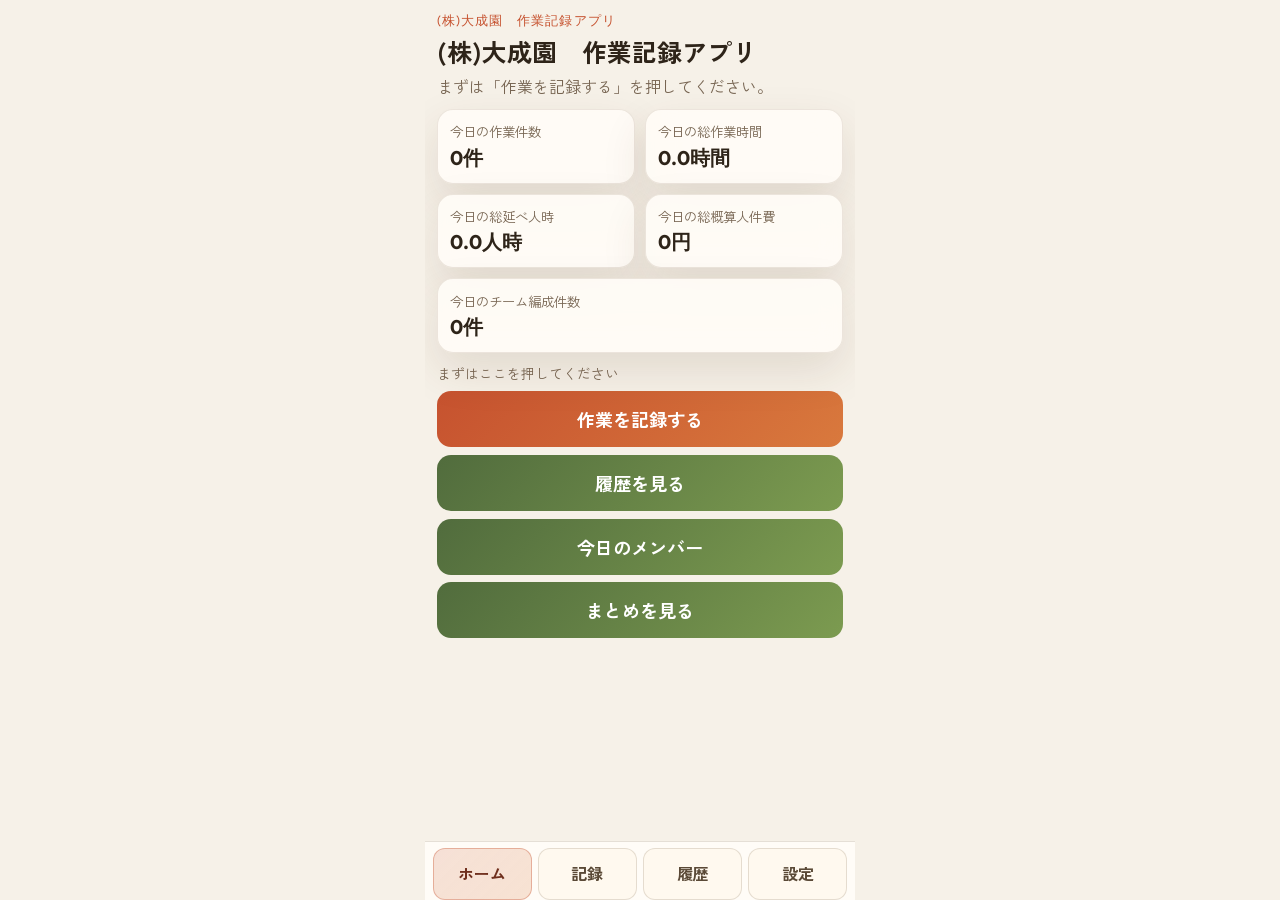
==== index.html @ d08de884 "Add files via upload" ====
<!DOCTYPE html>
<html lang="ja">
<head>
  <meta charset="UTF-8">
  <meta name="viewport" content="width=device-width, initial-scale=1, viewport-fit=cover">
  <title>(株)大成園　作業記録アプリ</title>
  <meta name="theme-color" content="#516c3d">
  <meta name="application-name" content="(株)大成園　作業記録アプリ">
  <meta name="mobile-web-app-capable" content="yes">
  <link rel="manifest" href="manifest.json">
  <link rel="icon" type="image/png" sizes="192x192" href="icons/icon-192.png">
  <link rel="icon" type="image/png" sizes="512x512" href="icons/icon-512.png">
  <link rel="apple-touch-icon" href="icons/icon-192.png">
  <link rel="preconnect" href="https://fonts.googleapis.com">
  <link rel="preconnect" href="https://fonts.gstatic.com" crossorigin>
  <link href="https://fonts.googleapis.com/css2?family=Zen+Kaku+Gothic+New:wght@400;500;700&family=Outfit:wght@500;700&display=swap" rel="stylesheet">
  <link rel="stylesheet" href="style.css">
</head>
<body>
  <div id="app" class="page-shell">
    <header class="hero" id="homePanel" data-mobile-tab-panel="true">
      <div class="hero__copy">
        <p class="eyebrow">(株)大成園　作業記録アプリ</p>
        <h1>(株)大成園　作業記録アプリ</h1>
        <p class="hero__lead">
          まずは「作業を記録する」を押してください。
        </p>
      </div>

      <section class="summary-grid home-summary-grid" aria-label="ホームサマリー">
        <article class="summary-card">
          <span class="summary-card__label">今日の作業件数</span>
          <strong id="totalCount">0</strong>
        </article>
        <article class="summary-card">
          <span class="summary-card__label">今日の総作業時間</span>
          <strong id="totalHours">0.0時間</strong>
        </article>
        <article class="summary-card">
          <span class="summary-card__label">今日の総延べ人時</span>
          <strong id="todayTotalPersonHours">0.0人時</strong>
        </article>
        <article class="summary-card">
          <span class="summary-card__label">今日の総概算人件費</span>
          <strong id="todayTotalLaborCost">0円</strong>
        </article>
        <article class="summary-card">
          <span class="summary-card__label">今日のチーム編成件数</span>
          <strong id="todayTeamPlanCount">0件</strong>
        </article>
      </section>

      <section class="home-shortcuts" aria-label="よく使うメニュー">
        <p class="home-shortcuts__title">まずはここを押してください</p>
        <div class="home-shortcuts__grid">
          <button type="button" class="button button--save home-shortcut-button" id="shortcutRecordFormButton">作業を記録する</button>
          <button type="button" class="button button--view home-shortcut-button" id="shortcutDailyReportButton">履歴を見る</button>
          <button type="button" class="button button--view home-shortcut-button" id="shortcutTeamPlanButton">今日のメンバー</button>
          <button type="button" class="button button--view home-shortcut-button" id="shortcutAnnualReportButton">まとめを見る</button>
        </div>
      </section>
    </header>

    <main class="layout">
      <section class="panel form-panel" id="recordFormPanel" data-mobile-tab-panel="true">
        <div class="panel__header">
          <div>
            <p class="panel__eyebrow">記録</p>
            <h2>作業を記録する</h2>
          </div>
          <span class="chip" id="formMode">新規登録</span>
        </div>

        <p class="panel__lead">
          上から順に入力して、最後に「この内容で保存する」を押してください。分からない項目はあとで編集できます。
        </p>
        <p class="required-note">「必須」項目を入力してから保存してください。</p>

        <form id="recordForm" class="record-form">
          <input type="hidden" id="recordId">

          <label class="required-label">
            作業日
            <input type="date" id="workDate" required>
          </label>

          <div class="form-row form-row--triple">
            <label class="required-label">
              園地
              <select id="orchardSelect" required></select>
            </label>

            <label class="required-label">
              区画
              <select id="plotSelect" required></select>
            </label>

            <label class="required-label">
              品種
              <select id="varietySelect" required></select>
            </label>
          </div>

          <div class="qr-inline-actions">
            <button type="button" class="button button--view" id="qrScanButton">QRを読む（園地・区画を入力）</button>
            <p class="form-hint">現場のQRから園地・区画を自動入力できます。</p>
          </div>

          <div class="required-label">
            作業内容
            <div class="task-type-picker" id="taskTypePicker" role="group" aria-label="作業内容を複数選択">
              <p class="form-hint task-type-summary" id="taskTypeSummary">1つ以上選択してください。</p>
              <div class="task-type-list" id="taskTypeList"></div>
              <div class="task-type-actions">
                <button type="button" class="button button--ghost button--small" id="clearTaskTypesButton">すべて解除</button>
              </div>
            </div>
            <input type="hidden" id="taskType" value="">
          </div>

          <div class="form-row">
            <label>
              作業時間
              <input type="number" id="workHours" min="0" max="24" step="0.25" placeholder="例: 2.5">
            </label>

            <label>
              現在気温（℃）
              <input type="number" id="temperatureC" min="-30" max="60" step="0.1" inputmode="decimal" placeholder="例: 18">
            </label>

            <label>
              天気
              <select id="weather">
                <option value="">未選択</option>
                <option>晴れ</option>
                <option>くもり</option>
                <option>雨</option>
                <option>雪</option>
              </select>
            </label>
            <div class="weather-fetch-field">
              <button type="button" class="button button--view" id="fetchWeatherButton">弘前市の天気を取得</button>
              <p class="form-hint weather-fetch-status" id="weatherFetchStatus" aria-live="polite">「弘前市の天気を取得」を押すと、現在気温を自動入力できます。</p>
            </div>
          </div>

          <section class="record-subsection">
            <h3 class="record-subsection__title">気象データ（自動取得＋手修正）</h3>
            <div class="form-row form-row--triple">
              <label>
                平均気温（℃）
                <input type="number" id="weatherTempAvg" step="0.1" inputmode="decimal" placeholder="例: 12.8">
              </label>
              <label>
                最高気温（℃）
                <input type="number" id="weatherTempMax" step="0.1" inputmode="decimal" placeholder="例: 18.4">
              </label>
              <label>
                最低気温（℃）
                <input type="number" id="weatherTempMin" step="0.1" inputmode="decimal" placeholder="例: 6.1">
              </label>
            </div>
            <div class="form-row form-row--triple">
              <label>
                降水量（mm）
                <input type="number" id="weatherPrecipitation" min="0" step="0.1" inputmode="decimal" placeholder="例: 3.5">
              </label>
              <label>
                湿度（%）
                <input type="number" id="weatherHumidity" min="0" max="100" step="1" inputmode="decimal" placeholder="例: 72">
              </label>
              <label>
                風速（m/s）
                <input type="number" id="weatherWindSpeed" min="0" step="0.1" inputmode="decimal" placeholder="例: 2.4">
              </label>
            </div>
            <div class="form-row">
              <label>
                天気コード
                <input type="number" id="weatherCode" step="1" inputmode="numeric" placeholder="例: 3">
              </label>
            </div>
            <p class="form-hint">自動取得後でも手修正できます。現在はすべて弘前市の観測データを共通利用します。</p>
          </section>

          <div class="form-row">
            <label class="required-label">
              当日グループ
              <select id="groupSelect" required></select>
            </label>

            <label>
              作業人数
              <input type="number" id="workerCount" min="1" step="1" placeholder="例: 2">
            </label>

            <div class="worker-picker">
              <div class="worker-picker__header">
                <span>作業者（必須）</span>
                <strong id="selectedWorkerCount">0人選択</strong>
              </div>
              <p class="worker-picker__hint" id="workerPickerHint">先にグループを選択してください。</p>
              <div id="workerSelectionList" class="worker-selection-list" aria-live="polite"></div>
            </div>
          </div>

          <div class="form-row">
            <label>
              開始時刻
              <input type="time" id="startTime">
            </label>

            <label>
              終了時刻
              <input type="time" id="endTime">
            </label>
          </div>

          <p class="form-hint" id="timeHint">開始時刻と終了時刻を入れると、休憩時間を差し引いた実働時間を自動計算します。</p>

          <section class="record-subsection">
            <h3 class="record-subsection__title">現場確認（手入力）</h3>
            <div class="form-row form-row--triple">
              <label class="checkbox-field">
                <input type="checkbox" id="obsDiseaseObserved">
                <span>病気の発生あり</span>
              </label>
              <label class="checkbox-field">
                <input type="checkbox" id="obsPestObserved">
                <span>害虫の発生あり</span>
              </label>
              <label class="checkbox-field">
                <input type="checkbox" id="obsSprayApplied">
                <span>薬剤散布を実施</span>
              </label>
            </div>
            <div class="form-row form-row--triple">
              <label>
                病斑・食害
                <select id="obsDamageLevel">
                  <option value="">未選択</option>
                  <option>なし</option>
                  <option>軽微</option>
                  <option>中程度</option>
                  <option>強い</option>
                </select>
              </label>
              <label>
                葉や枝の濡れ具合
                <select id="obsWetness">
                  <option value="">未選択</option>
                  <option>乾燥</option>
                  <option>やや濡れ</option>
                  <option>濡れ</option>
                  <option>非常に濡れ</option>
                </select>
              </label>
              <label>
                ぬかるみ具合
                <select id="obsMuddy">
                  <option value="">未選択</option>
                  <option>なし</option>
                  <option>少しぬかるむ</option>
                  <option>ぬかるむ</option>
                  <option>深いぬかるみ</option>
                </select>
              </label>
            </div>
            <div class="form-row">
              <label>
                作業しにくさ
                <select id="obsWorkDifficulty">
                  <option value="">未選択</option>
                  <option>作業しやすい</option>
                  <option>普通</option>
                  <option>ややしにくい</option>
                  <option>しにくい</option>
                </select>
              </label>
            </div>
            <label>
              現場メモ
              <textarea id="fieldObservationMemo" rows="3" placeholder="例: 黒星病らしき症状を数葉で確認"></textarea>
            </label>
          </section>

          <label>
            使用資材・数量
            <input type="text" id="materials" placeholder="例: ボルドー剤 500g">
          </label>

          <label>
            作業メモ
            <textarea id="notes" rows="4" placeholder="気づきや作業条件を記録"></textarea>
          </label>

          <div class="form-actions">
            <button type="submit" class="button button--save">この内容で保存する</button>
            <button type="button" class="button button--settings" id="resetButton">入力をクリア</button>
          </div>
        </form>
      </section>

      <div class="content-stack">
        <section class="panel team-panel" id="teamPlanPanel" data-mobile-tab-panel="true">
          <div class="panel__header">
            <div>
              <p class="panel__eyebrow">メンバー</p>
              <h2>今日のメンバー</h2>
            </div>
            <span class="chip chip--leaf">欠勤・応援に対応</span>
          </div>

          <p class="panel__lead">
            今日の参加メンバーを登録できます。前回のメンバーをコピーして使うこともできます。
          </p>

          <form id="teamPlanForm" class="record-form">
            <input type="hidden" id="teamPlanId">

            <div class="form-row">
              <label>
                編成日
                <input type="date" id="teamPlanDate" required>
              </label>

              <label>
                作業グループ
                <select id="teamPlanGroup" required></select>
              </label>
            </div>

            <div class="form-row">
              <label>
                固定チームセット
                <select id="teamSetSelect"></select>
              </label>
            </div>
            <p class="form-hint" id="teamSetHint">固定チームセットを呼び出すと、参加者を一括で反映できます。</p>

            <div class="worker-picker">
              <div class="worker-picker__header">
                <span>当日参加者</span>
                <strong id="teamPlanSelectedCount">0人選択</strong>
              </div>
              <p class="worker-picker__hint" id="teamPlanHint">所属者を基本に、応援者も追加できます。</p>
              <div id="teamPlanWorkerList" class="worker-selection-list" aria-live="polite"></div>
            </div>

            <div class="form-actions">
              <button type="submit" class="button button--save">このメンバーで保存する</button>
              <button type="button" class="button button--view" id="teamPlanLoadSetButton">固定セットを使う</button>
              <button type="button" class="button button--view" id="teamPlanCopyButton">前回をコピー</button>
              <button type="button" class="button button--view" id="teamPlanApplyButton">作業記録に反映</button>
              <button type="button" class="button button--settings" id="teamPlanResetButton">クリア</button>
            </div>
          </form>

          <section class="today-worker-board" aria-label="当日の作業者状態">
            <div class="today-worker-board__header">
              <h3>当日の作業者状態</h3>
              <span class="chip chip--soft" id="todayMemberStatusDate">表示日: --</span>
            </div>
            <div class="today-worker-board__controls">
              <label>
                グループで絞り込み
                <select id="todayMemberGroupFilter"></select>
              </label>
            </div>
            <div class="status-legend" aria-label="状態の見方">
              <span class="status-badge status-badge--checked-in">出勤済み</span>
              <span class="status-badge status-badge--missing">未記録</span>
              <span class="status-badge status-badge--scheduled">出勤予定</span>
              <span class="status-badge status-badge--support">応援</span>
              <span class="status-badge status-badge--early-leave">早退</span>
              <span class="status-badge status-badge--off">休み</span>
              <span class="status-badge status-badge--hold">保留</span>
            </div>
            <div class="today-worker-board__summary" id="todayMemberStatusSummary"></div>
            <div class="today-worker-board__list" id="todayMemberStatusList"></div>
          </section>

          <div id="teamPlanList" class="master-list"></div>
        </section>

        <section class="panel list-panel" id="recordListPanel" data-mobile-tab-panel="true">
          <div class="panel__header">
            <div>
              <p class="panel__eyebrow">履歴を見る</p>
              <h2>履歴を見る</h2>
            </div>
            <span class="chip chip--leaf">日報・月報・バックアップ</span>
          </div>
          <p class="panel__lead">過去の作業記録を見たり、絞り込みで探したりできます。</p>
          <p class="form-hint">条件を選んで、見たい記録を確認してください。</p>

          <section class="history-calendar" aria-label="履歴カレンダー">
            <div class="history-calendar__toolbar">
              <div class="history-calendar__month-row">
                <button type="button" class="button button--settings button--small" id="historyCalendarPrevButton" aria-label="前の月へ">前月</button>
                <p class="history-calendar__month" id="historyCalendarMonthLabel">----</p>
                <button type="button" class="button button--settings button--small" id="historyCalendarNextButton" aria-label="次の月へ">次月</button>
              </div>
              <button type="button" class="button button--view button--small" id="historyCalendarTodayButton">今日へ戻る</button>
            </div>
            <div class="history-calendar__weekdays" aria-hidden="true">
              <span>日</span>
              <span>月</span>
              <span>火</span>
              <span>水</span>
              <span>木</span>
              <span>金</span>
              <span>土</span>
            </div>
            <div id="historyCalendarGrid" class="history-calendar__grid" role="grid" aria-label="月間カレンダー"></div>
            <p class="form-hint history-calendar__hint">● がある日は作業記録があります。</p>
          </section>

          <details class="history-filter-details">
            <summary>しぼりこみ（任意）</summary>
            <div class="filters filters--quad">
            <label>
              園地で絞り込み
              <select id="orchardFilter"></select>
            </label>

            <label>
              品種で絞り込み
              <select id="varietyFilter"></select>
            </label>

            <label>
              作業内容で絞り込み
              <select id="taskFilter">
                <option value="">すべて</option>
              </select>
            </label>

            <label>
              作業者で絞り込み
              <select id="workerFilter"></select>
            </label>
            </div>
          </details>

          <h3 class="history-selected-date" id="historySelectedDateLabel">--</h3>
          <div id="recordList" class="record-list" aria-live="polite"></div>
        </section>

        <section class="panel analytics-panel" id="analyticsPanel" data-mobile-tab-panel="true">
          <div class="summary-page-nav" id="summaryPageNav" hidden>
            <button type="button" class="button button--settings button--small" data-summary-nav="top">まとめトップへ戻る</button>
            <button type="button" class="button button--settings button--small" data-summary-nav="home">ホームへ戻る</button>
          </div>

          <div class="panel__header">
            <div>
              <p class="panel__eyebrow">まとめを見る</p>
              <h2 id="summaryTitle">まとめを見る</h2>
            </div>
            <span class="chip chip--leaf">時間・延べ人時・概算人件費</span>
          </div>
          <p class="panel__lead" id="summaryLead">見たいまとめを選んでください。</p>

          <nav class="summary-menu" id="summaryTopMenu" aria-label="まとめメニュー">
            <button type="button" class="button button--view summary-menu__button" id="summaryMenuDailyButton" data-summary-target="daily">日報</button>
            <button type="button" class="button button--view summary-menu__button" data-summary-target="monthly">月報</button>
            <button type="button" class="button button--view summary-menu__button" data-summary-target="annual">年度レポート</button>
            <button type="button" class="button button--save summary-menu__button" data-summary-target="comparison">比較表</button>
            <button type="button" class="button button--save summary-menu__button" data-summary-target="payroll">簡易給与明細</button>
            <button type="button" class="button button--view summary-menu__button" data-summary-target="worktime">労働時間分析</button>
          </nav>

          <section class="summary-report-tools" data-summary-section="daily" hidden>
            <h3>作業日報</h3>
            <div class="daily-report-tools">
              <label>
                日報対象日
                <input type="date" id="dailyReportDate">
              </label>
              <button class="button button--view" id="dailyReportPreviewButton" type="button">作業日報を表示/印刷</button>
              <button class="button button--save" id="dailyReportPdfButton" type="button">日報をPDF保存</button>
              <button class="button button--view" id="dailyReportShareButton" type="button">日報を共有</button>
            </div>
            <p class="form-hint">指定日の作業記録を1日分の日報として表示し、A4で印刷できます。</p>
            <p class="form-hint print-mobile-guide">Androidでは「PDF保存」後に共有先アプリ（印刷アプリ等）へ渡す運用が安定します。</p>
          </section>

          <section class="summary-report-tools" data-summary-section="monthly" hidden>
            <h3>月報</h3>
            <div class="monthly-report-tools">
              <label>
                月報対象年月
                <input type="month" id="monthlyReportMonth">
              </label>
              <button class="button button--view" id="monthlyReportPreviewButton" type="button">月報を表示/印刷</button>
              <button class="button button--save" id="monthlyReportPdfButton" type="button">月報をPDF保存</button>
              <button class="button button--view" id="monthlyReportShareButton" type="button">月報を共有</button>
              <button class="button button--save" id="monthlyReportExportButton" type="button">月のまとめをCSVで保存</button>
            </div>
            <p class="form-hint">指定した月の集計結果を一覧表示し、A4印刷またはCSVで保存できます。</p>
            <p class="form-hint print-mobile-guide">Androidでは「月報をPDF保存」→「月報を共有」で印刷アプリへ渡す運用が安定します。</p>
          </section>

          <section class="summary-report-tools" data-summary-section="payroll" hidden>
            <h3>簡易給与明細</h3>
            <div class="payroll-tools">
              <label>
                対象年月
                <input type="month" id="payrollTargetMonth">
              </label>

              <label>
                締め区分
                <select id="payrollCloseType">
                  <option value="monthly">月締め（1日〜月末）</option>
                  <option value="half-first">半月締め 前半（1日〜15日）</option>
                  <option value="half-second">半月締め 後半（16日〜月末）</option>
                  <option value="custom">任意期間</option>
                </select>
              </label>

              <label>
                対象作業者
                <select id="payrollWorkerScope">
                  <option value="part" selected>パートのみ</option>
                  <option value="all">全作業者</option>
                </select>
              </label>

              <button class="button button--view" id="payrollRefreshButton" type="button">給与集計を更新</button>
              <button class="button button--save" id="payrollExportButton" type="button">給与一覧をCSV出力</button>
              <button class="button button--view" id="payrollPrintButton" type="button">給与一覧を印刷</button>
            </div>

            <div class="payroll-custom-range" id="payrollCustomRange" hidden>
              <label>
                開始日
                <input type="date" id="payrollFromDate">
              </label>
              <label>
                終了日
                <input type="date" id="payrollToDate">
              </label>
            </div>

            <p class="form-hint" id="payrollPeriodInfo">対象期間を選ぶと、作業記録から簡易給与明細を計算します。</p>
            <p class="form-hint">手当と控除は個別明細で手入力できます。税金・社会保険の自動計算は行いません。</p>
          </section>

          <section class="summary-report-tools" data-summary-section="worktime" hidden>
            <h3>労働時間分析</h3>
            <div class="worktime-controls">
              <div class="worktime-tab-switch" role="tablist" aria-label="労働時間分析の表示切替">
                <button type="button" class="button button--view button--small is-active" id="worktimeTabPersonalButton" data-worktime-tab="personal" aria-selected="true">個人別</button>
                <button type="button" class="button button--settings button--small" id="worktimeTabOverallButton" data-worktime-tab="overall" aria-selected="false">全体</button>
              </div>

              <div class="worktime-period-switch" role="group" aria-label="労働時間分析の期間切替">
                <button type="button" class="button button--view button--small is-active" id="worktimePeriodWeekButton" data-worktime-period="week">今週</button>
                <button type="button" class="button button--settings button--small" id="worktimePeriodMonthButton" data-worktime-period="month">今月</button>
                <button type="button" class="button button--settings button--small" id="worktimePeriodYearButton" data-worktime-period="year">今年</button>
                <button type="button" class="button button--settings button--small" id="worktimePeriodCustomButton" data-worktime-period="custom">任意期間</button>
              </div>

              <input type="hidden" id="worktimePeriodMode" value="week">

              <label id="worktimeWorkerRow">
                対象作業者
                <select id="worktimeWorkerSelect"></select>
              </label>
            </div>

            <div class="comparison-range" id="worktimeCustomRange" hidden>
              <label>
                開始日
                <input type="date" id="worktimeFromDate">
              </label>
              <label>
                終了日
                <input type="date" id="worktimeToDate">
              </label>
            </div>

            <p class="form-hint" id="worktimePeriodInfo">今週・今月・今年で労働時間を分析できます。任意期間も指定可能です。</p>
            <div class="worktime-report-actions">
              <button class="button button--view" id="worktimePrintButton" type="button">分析結果を表示/印刷</button>
              <button class="button button--save" id="worktimePdfButton" type="button">分析結果をPDF保存</button>
              <button class="button button--save" id="worktimePersonalCsvButton" type="button">個人別分析をCSV保存</button>
              <button class="button button--save" id="worktimeOverallCsvButton" type="button">全体分析をCSV保存</button>
            </div>
            <p class="form-hint print-mobile-guide">Androidでは「分析結果をPDF保存」後、必要に応じて共有先アプリで印刷すると安定します。</p>
          </section>

          <div class="analytics-grid" id="summaryAnalyticsGrid" hidden>
            <section class="analytics-card analytics-card--wide" data-summary-section="worktime" hidden>
              <h3>労働時間サマリー</h3>
              <div id="worktimeSummaryCards" class="payroll-summary-cards"></div>
            </section>

            <section class="analytics-card analytics-card--wide" data-summary-section="worktime" hidden>
              <h3>今週・今月・今年の比較</h3>
              <div id="worktimeComparisonList" class="analytics-list"></div>
            </section>

            <section class="analytics-card analytics-card--wide" data-summary-section="worktime" hidden>
              <h3 id="worktimeBreakdownTitle">期間内の内訳</h3>
              <div id="worktimeBreakdownList" class="analytics-list"></div>
            </section>

            <section class="analytics-card analytics-card--wide" data-summary-section="payroll" hidden>
              <h3>給与集計一覧</h3>
              <div class="payroll-summary-cards" id="payrollSummaryCards"></div>
              <div id="payrollList" class="payroll-list"></div>
            </section>

            <section class="analytics-card analytics-card--wide" data-summary-section="payroll" hidden>
              <h3>個別明細</h3>
              <div id="payrollDetail" class="payroll-detail"></div>
            </section>

            <section class="analytics-card analytics-card--wide" data-summary-section="comparison" hidden>
              <h3>園地別・区画別の累積比較</h3>

              <div class="comparison-controls">
                <label>
                  比較期間
                  <select id="comparisonPeriod">
                    <option value="all">全期間</option>
                    <option value="month">今月</option>
                    <option value="fiscal">決算年度</option>
                    <option value="custom">任意期間</option>
                  </select>
                </label>

                <label>
                  並び替え基準
                  <select id="comparisonSortMetric">
                    <option value="count">件数基準</option>
                    <option value="hours" selected>総作業時間基準</option>
                    <option value="personHours">延べ人時基準</option>
                    <option value="laborCost">概算人件費基準</option>
                  </select>
                </label>

                <label>
                  並び順
                  <select id="comparisonSortOrder">
                    <option value="desc">多い順</option>
                    <option value="asc">少ない順</option>
                  </select>
                </label>

                <button type="button" class="button button--save" id="comparisonExportButton">累積比較をCSVで保存</button>
              </div>

              <div class="comparison-range" id="comparisonRangeRow">
                <label>
                  開始日
                  <input type="date" id="comparisonFromDate">
                </label>

                <label>
                  終了日
                  <input type="date" id="comparisonToDate">
                </label>
              </div>

              <p class="form-hint" id="comparisonInfo">比較条件を選ぶと、園地別・区画別の累積比較結果が表示されます。</p>

              <div class="comparison-grid">
                <section class="comparison-panel">
                  <h4>園地別累積</h4>
                  <div id="orchardCumulativeList" class="comparison-list"></div>
                </section>

                <section class="comparison-panel">
                  <h4>区画別累積</h4>
                  <div id="plotCumulativeList" class="comparison-list"></div>
                </section>
              </div>
            </section>

            <section class="analytics-card analytics-card--wide" data-summary-section="comparison" hidden>
              <h3>作業区分別レポート</h3>

              <div class="comparison-controls">
                <label>
                  対象期間
                  <select id="taskReportPeriod">
                    <option value="month">今月</option>
                    <option value="fiscal">決算年度</option>
                    <option value="custom">任意期間</option>
                  </select>
                </label>

                <label>
                  並び替え基準
                  <select id="taskReportSortMetric">
                    <option value="count">件数基準</option>
                    <option value="hours" selected>総作業時間基準</option>
                    <option value="personHours">延べ人時基準</option>
                    <option value="laborCost">概算人件費基準</option>
                  </select>
                </label>

                <label>
                  並び順
                  <select id="taskReportSortOrder">
                    <option value="desc">多い順</option>
                    <option value="asc">少ない順</option>
                  </select>
                </label>

                <button type="button" class="button button--view" id="taskReportPreviewButton">作業区分別レポート表示/印刷</button>
              </div>

              <div class="comparison-range" id="taskReportRangeRow">
                <label>
                  開始日
                  <input type="date" id="taskReportFromDate">
                </label>

                <label>
                  終了日
                  <input type="date" id="taskReportToDate">
                </label>
              </div>

              <div class="task-report-actions">
                <button type="button" class="button button--save" id="taskReportExportButton">作業区分別をCSVで保存</button>
              </div>

              <p class="form-hint" id="taskReportInfo">条件を選ぶと、作業区分ごとのレポートが表示されます。</p>

              <div id="taskTypeReportList" class="task-report-list"></div>
            </section>

            <section class="analytics-card analytics-card--wide" data-summary-section="comparison" hidden>
              <h3>品種別レポート</h3>

              <div class="comparison-controls">
                <label>
                  対象期間
                  <select id="varietyReportPeriod">
                    <option value="month">今月</option>
                    <option value="fiscal">決算年度</option>
                    <option value="custom">任意期間</option>
                  </select>
                </label>

                <label>
                  並び替え基準
                  <select id="varietyReportSortMetric">
                    <option value="count">件数基準</option>
                    <option value="hours" selected>総作業時間基準</option>
                    <option value="personHours">延べ人時基準</option>
                    <option value="laborCost">概算人件費基準</option>
                  </select>
                </label>

                <label>
                  並び順
                  <select id="varietyReportSortOrder">
                    <option value="desc">多い順</option>
                    <option value="asc">少ない順</option>
                  </select>
                </label>

                <button type="button" class="button button--view" id="varietyReportPreviewButton">品種別レポート表示/印刷</button>
              </div>

              <div class="comparison-range" id="varietyReportRangeRow">
                <label>
                  開始日
                  <input type="date" id="varietyReportFromDate">
                </label>

                <label>
                  終了日
                  <input type="date" id="varietyReportToDate">
                </label>
              </div>

              <div class="task-report-actions">
                <button type="button" class="button button--save" id="varietyReportExportButton">品種別をCSVで保存</button>
              </div>

              <p class="form-hint" id="varietyReportInfo">条件を選ぶと、品種ごとのレポートが表示されます。</p>

              <div id="varietyTypeReportList" class="task-report-list"></div>
            </section>

            <section class="analytics-card analytics-card--wide" data-summary-section="annual" hidden>
              <h3>年度レポート総合版（決算年度）</h3>

              <div class="comparison-controls">
                <label>
                  並び替え基準
                  <select id="annualReportSortMetric">
                    <option value="count">件数</option>
                    <option value="hours" selected>総作業時間</option>
                    <option value="personHours">延べ人時</option>
                    <option value="laborCost">概算人件費</option>
                  </select>
                </label>

                <label>
                  並び順
                  <select id="annualReportSortOrder">
                    <option value="desc">多い順</option>
                    <option value="asc">少ない順</option>
                  </select>
                </label>

                <button type="button" class="button button--view" id="annualReportPreviewButton">年度レポート表示/印刷</button>
                <button type="button" class="button button--save" id="annualReportPdfButton">年度レポートをPDF保存</button>
                <button type="button" class="button button--view" id="annualReportShareButton">年度レポートを共有</button>
                <button type="button" class="button button--save" id="annualReportExportButton">年度レポートをCSVで保存</button>
              </div>
              <p class="form-hint print-mobile-guide">Androidでは「年度レポートをPDF保存」→「年度レポートを共有」で印刷アプリへ渡す運用が安定します。</p>

              <p class="form-hint" id="annualReportInfo">会社設定の決算年度をもとに、年度レポート総合版を表示します。</p>

              <div id="annualReportSummary" class="annual-report-summary" aria-live="polite"></div>
              <div id="annualReportList" class="task-report-list"></div>
            </section>

            <section class="analytics-card" data-summary-section="monthly" hidden>
              <h3>月別の記録件数</h3>
              <div id="monthlyCountList" class="analytics-list"></div>
            </section>

            <section class="analytics-card" data-summary-section="monthly" hidden>
              <h3>月別の総作業時間</h3>
              <div id="monthlyHoursList" class="analytics-list"></div>
            </section>

            <section class="analytics-card" data-summary-section="monthly" hidden>
              <h3>月別の平均気温</h3>
              <div id="monthlyAverageTemperatureList" class="analytics-list"></div>
            </section>

            <section class="analytics-card" data-summary-section="monthly" hidden>
              <h3>月別の積算温度（℃日）</h3>
              <div id="monthlyDegreeDayList" class="analytics-list"></div>
            </section>

            <section class="analytics-card" data-summary-section="comparison" hidden>
              <h3>園地別の総作業時間</h3>
              <div id="orchardHoursList" class="analytics-list"></div>
            </section>

            <section class="analytics-card" data-summary-section="comparison" hidden>
              <h3>園地別の延べ人時</h3>
              <div id="orchardPersonHoursList" class="analytics-list"></div>
            </section>

            <section class="analytics-card" data-summary-section="comparison" hidden>
              <h3>園地別の概算人件費</h3>
              <div id="orchardLaborCostList" class="analytics-list"></div>
            </section>

            <section class="analytics-card" data-summary-section="comparison" hidden>
              <h3>区画別の総作業時間</h3>
              <div id="plotHoursList" class="analytics-list"></div>
            </section>

            <section class="analytics-card" data-summary-section="comparison" hidden>
              <h3>区画別の延べ人時</h3>
              <div id="plotPersonHoursList" class="analytics-list"></div>
            </section>

            <section class="analytics-card" data-summary-section="comparison" hidden>
              <h3>区画別の概算人件費</h3>
              <div id="plotLaborCostList" class="analytics-list"></div>
            </section>

            <section class="analytics-card" data-summary-section="comparison" hidden>
              <h3>作業内容別の総作業時間</h3>
              <div id="taskHoursList" class="analytics-list"></div>
            </section>

            <section class="analytics-card" data-summary-section="comparison" hidden>
              <h3>作業者別の総作業時間</h3>
              <div id="workerTotalHoursList" class="analytics-list"></div>
            </section>

            <section class="analytics-card" data-summary-section="comparison" hidden>
              <h3>グループ別・作業者別の総作業時間</h3>
              <div id="groupWorkerHoursList" class="analytics-list"></div>
            </section>

            <section class="analytics-card" data-summary-section="comparison" hidden>
              <h3>主所属別の総作業時間</h3>
              <div id="primaryGroupHoursList" class="analytics-list"></div>
            </section>

            <section class="analytics-card analytics-card--wide" data-summary-section="comparison" hidden>
              <h3>グループ別の総作業件数</h3>
              <div id="groupCountList" class="analytics-list"></div>
            </section>

            <section class="analytics-card" data-summary-section="comparison" hidden>
              <h3>グループ別の総作業時間</h3>
              <div id="groupHoursList" class="analytics-list"></div>
            </section>

            <section class="analytics-card" data-summary-section="comparison" hidden>
              <h3>グループ別の延べ人時</h3>
              <div id="groupPersonHoursList" class="analytics-list"></div>
            </section>

            <section class="analytics-card analytics-card--wide" data-summary-section="comparison" hidden>
              <h3>グループ別の概算人件費</h3>
              <div id="groupLaborCostList" class="analytics-list"></div>
            </section>

            <section class="analytics-card analytics-card--wide" data-summary-section="comparison" hidden>
              <h3>品種別の総作業時間</h3>
              <div id="varietyHoursList" class="analytics-list"></div>
            </section>
          </div>
        </section>

        <section class="panel master-panel" id="masterPanel" data-mobile-tab-panel="true" data-settings-panel="master">
          <div class="panel__header">
            <div>
              <p class="panel__eyebrow">設定</p>
              <h2 id="settingsTitle">設定</h2>
            </div>
            <span class="chip chip--leaf">1画面1目的</span>
          </div>

          <p class="panel__lead" id="settingsLead">
            設定トップから必要な項目だけ開いてください。
          </p>

          <div class="settings-page-nav" id="settingsPageNav" hidden>
            <button type="button" class="button button--settings button--small" data-settings-nav="top">設定トップへ戻る</button>
            <button type="button" class="button button--settings button--small" data-settings-nav="home">ホームへ戻る</button>
          </div>

          <nav class="settings-menu" id="settingsTopMenu" aria-label="設定メニュー">
            <button type="button" class="button button--view settings-menu__button" id="settingsMenuCompanyButton" data-settings-target="company">会社設定</button>
            <button type="button" class="button button--view settings-menu__button" data-settings-target="orchard">園地設定</button>
            <button type="button" class="button button--view settings-menu__button" data-settings-target="worker">作業者設定</button>
            <button type="button" class="button button--view settings-menu__button" data-settings-target="qr">QRコード</button>
            <button type="button" class="button button--save settings-menu__button" data-settings-target="backup">バックアップ</button>
            <button type="button" class="button button--settings settings-menu__button" data-settings-target="advanced">くわしい設定</button>
          </nav>

          <section class="master-card settings-special-card" data-settings-section="backup" hidden>
            <div class="master-card__header">
              <h3>バックアップ保存</h3>
              <span class="chip chip--soft">JSON</span>
            </div>
            <div class="toolbar-actions">
              <button class="button button--save" id="backupButton" type="button">バックアップ保存</button>
            </div>
            <section class="backup-tools" aria-live="polite">
              <div class="backup-summary-grid" id="backupSummaryGrid">
                <div class="backup-summary-item"><span>園地数</span><strong id="backupOrchardCount">0件</strong></div>
                <div class="backup-summary-item"><span>区画数</span><strong id="backupPlotCount">0件</strong></div>
                <div class="backup-summary-item"><span>品種数</span><strong id="backupVarietyCount">0件</strong></div>
                <div class="backup-summary-item"><span>作業者数</span><strong id="backupWorkerCount">0件</strong></div>
                <div class="backup-summary-item"><span>グループ数</span><strong id="backupGroupCount">0件</strong></div>
                <div class="backup-summary-item"><span>メンバー編成数</span><strong id="backupTeamPlanCount">0件</strong></div>
                <div class="backup-summary-item"><span>作業記録数</span><strong id="backupRecordCount">0件</strong></div>
              </div>
              <p class="backup-meta">最終バックアップ保存日時: <strong id="backupTimestamp">未実行</strong></p>
              <p class="form-hint" id="backupMessage">バックアップ保存を押すと、保存前の件数サマリーを確認できます。</p>
            </section>
          </section>

          <section class="master-card settings-special-card" data-settings-section="advanced" hidden>
            <div class="master-card__header">
              <h3>くわしい設定</h3>
              <span class="chip">管理者向け</span>
            </div>
            <div class="toolbar-actions toolbar-actions--advanced">
              <button class="button button--save" id="exportButton" type="button">記録をCSVで保存</button>
              <button class="button button--settings" id="restoreButton" type="button">バックアップから元に戻す</button>
              <button class="button button--danger" id="resetAllDataButton" type="button">初期データに戻す</button>
              <input type="file" id="restoreInput" accept=".json,application/json" hidden>
            </div>
            <div class="backup-tools__row">
              <label>
                元に戻す方法
                <select id="restoreMode">
                  <option value="replace">上書き（今のデータを置き換える）</option>
                  <option value="append">追加（今のデータに足す）</option>
                </select>
              </label>
              <p class="form-hint">CSV出力・復元・初期化は管理者向けです。実行前に内容を確認してください。</p>
            </div>
          </section>

          <div class="master-grid master-grid--wide" id="settingsMasterGrid" hidden>
            <section class="master-card" data-settings-section="company">
              <div class="master-card__header">
                <h3>会社設定</h3>
                <span class="chip chip--soft">決算年度基準</span>
              </div>

              <form id="companySettingsForm" class="master-form">
                <div class="form-row">
                  <label>
                    決算締月
                    <input type="number" id="fiscalClosingMonth" min="1" max="12" step="1" required>
                  </label>

                  <label>
                    決算締日
                    <input type="number" id="fiscalClosingDay" min="1" max="31" step="1" required>
                  </label>
                  
                  <label>
                    積算温度の基準温度（℃）
                    <input type="number" id="degreeDayBaseTemperature" min="-30" max="60" step="0.1" inputmode="decimal" placeholder="例: 10">
                  </label>
                </div>

                <div class="form-row">
                  <label>
                    標準出勤時刻
                    <input type="time" id="workdayStartTime" required>
                  </label>

                  <label>
                    標準退勤時刻
                    <input type="time" id="workdayEndTime" required>
                  </label>

                  <label>
                    休憩時間（分）
                    <input type="number" id="workdayBreakMinutes" min="0" max="300" step="15" inputmode="numeric" required>
                  </label>
                </div>

                <div class="form-row">
                  <label>
                    時間計算の丸め単位
                    <select id="payrollTimeUnitMinutes">
                      <option value="15">15分単位</option>
                      <option value="30">30分単位</option>
                    </select>
                  </label>
                </div>

                <p class="form-hint" id="companyFiscalYearPreview">現在の決算年度範囲を表示します。</p>

                <div class="form-actions form-actions--tight">
                  <button type="submit" class="button button--save button--small">会社設定を保存</button>
                </div>
              </form>
            </section>

            <section class="master-card" data-settings-section="orchard">
              <div class="master-card__header">
                <h3>園地の設定</h3>
                <span class="chip chip--soft" id="orchardCount">0件</span>
              </div>

              <form id="orchardForm" class="master-form">
                <input type="hidden" id="orchardId">

                <label>
                  園地名
                  <input type="text" id="orchardName" placeholder="例: 北園地" required>
                </label>

                <label>
                  管理コード（短縮）
                  <input type="text" id="orchardCode" placeholder="例: O-01" maxlength="32">
                </label>

                <label>
                  緯度 (latitude)
                  <input type="number" id="orchardLatitude" placeholder="例: 40.7588" min="-90" max="90" step="0.000001" inputmode="decimal">
                </label>

                <label>
                  経度 (longitude)
                  <input type="number" id="orchardLongitude" placeholder="例: 140.4651" min="-180" max="180" step="0.000001" inputmode="decimal">
                </label>
                <p class="form-hint">天気の自動取得に使います。未設定でも手入力で記録できます。</p>

                <label>
                  メモ
                  <input type="text" id="orchardNote" placeholder="例: 主力品種の園地">
                </label>

                <div class="form-actions form-actions--tight">
                  <button type="submit" class="button button--save button--small">園地を保存</button>
                  <button type="button" class="button button--settings button--small" id="orchardResetButton">クリア</button>
                </div>
              </form>

              <div id="orchardList" class="master-list"></div>
            </section>

            <section class="master-card" data-settings-section="plot">
              <div class="master-card__header">
                <h3>区画の設定</h3>
                <span class="chip chip--soft" id="plotCount">0件</span>
              </div>

              <form id="plotForm" class="master-form">
                <input type="hidden" id="plotId">

                <label>
                  所属園地
                  <select id="plotOrchardId" required></select>
                </label>

                <label>
                  区画名
                  <input type="text" id="plotName" placeholder="例: A-1" required>
                </label>

                <label>
                  管理コード（短縮）
                  <input type="text" id="plotCode" placeholder="例: K-01" maxlength="32">
                </label>

                <label>
                  メモ
                  <input type="text" id="plotNote" placeholder="例: 南側の斜面区画">
                </label>

                <div class="form-actions form-actions--tight">
                  <button type="submit" class="button button--save button--small">区画を保存</button>
                  <button type="button" class="button button--settings button--small" id="plotResetButton">クリア</button>
                </div>
              </form>

              <div id="plotList" class="master-list"></div>
            </section>

            <section class="master-card" data-settings-section="variety">
              <div class="master-card__header">
                <h3>品種の設定</h3>
                <span class="chip chip--soft" id="varietyCount">0件</span>
              </div>

              <form id="varietyForm" class="master-form">
                <input type="hidden" id="varietyId">

                <label>
                  品種名
                  <input type="text" id="varietyName" placeholder="例: ふじ" required>
                </label>

                <label>
                  メモ
                  <input type="text" id="varietyNote" placeholder="例: 晩生の主力品種">
                </label>

                <div class="form-actions form-actions--tight">
                  <button type="submit" class="button button--save button--small">品種を保存</button>
                  <button type="button" class="button button--settings button--small" id="varietyResetButton">クリア</button>
                </div>
              </form>

              <div id="varietyList" class="master-list"></div>
            </section>

            <section class="master-card" data-settings-section="group">
              <div class="master-card__header">
                <h3>グループの設定</h3>
                <span class="chip chip--soft" id="groupMasterCount">0件</span>
              </div>

              <form id="groupForm" class="master-form">
                <input type="hidden" id="groupId">

                <div class="form-row">
                  <label>
                    グループ名
                    <input type="text" id="groupName" placeholder="例: 第1班" required>
                  </label>

                  <label>
                    表示順
                    <input type="number" id="groupSortOrder" min="1" step="1" placeholder="例: 1" required>
                  </label>
                </div>

                <label>
                  説明
                  <input type="text" id="groupDescription" placeholder="例: 摘果中心の班">
                </label>

                <label class="checkbox-field">
                  <input type="checkbox" id="groupIsActive">
                  <span>有効にする</span>
                </label>

                <div class="worker-picker">
                  <div class="worker-picker__header">
                    <span>所属作業者</span>
                    <strong id="groupMemberSelectedCount">0人選択</strong>
                  </div>
                  <p class="worker-picker__hint" id="groupMemberHint">このグループに所属させる作業者を選択してください。</p>
                  <div id="groupMemberList" class="worker-selection-list" aria-live="polite"></div>
                </div>

                <div class="form-actions form-actions--tight">
                  <button type="submit" class="button button--save button--small">グループを保存</button>
                  <button type="button" class="button button--settings button--small" id="groupResetButton">キャンセル</button>
                </div>
              </form>

              <div id="groupList" class="master-list"></div>
            </section>

            <section class="master-card" data-settings-section="teamSet">
              <div class="master-card__header">
                <h3>固定チームセット</h3>
                <span class="chip chip--soft" id="teamSetCount">0件</span>
              </div>

              <form id="teamSetForm" class="master-form">
                <input type="hidden" id="teamSetId">

                <label>
                  セット名
                  <input type="text" id="teamSetName" placeholder="例: 剪定班A" required>
                </label>

                <label>
                  作業グループ
                  <select id="teamSetGroupId" required></select>
                </label>

                <div class="worker-picker">
                  <div class="worker-picker__header">
                    <span>セット作業者</span>
                    <strong id="teamSetSelectedCount">0人選択</strong>
                  </div>
                  <p class="worker-picker__hint" id="teamSetWorkerHint">セットに含める作業者を複数選択してください。</p>
                  <div id="teamSetWorkerList" class="worker-selection-list" aria-live="polite"></div>
                </div>

                <div class="form-actions form-actions--tight">
                  <button type="submit" class="button button--save button--small">セットを保存</button>
                  <button type="button" class="button button--settings button--small" id="teamSetResetButton">クリア</button>
                </div>
              </form>

              <div id="teamSetList" class="master-list"></div>
            </section>

            <section class="master-card master-card--worker" data-settings-section="worker">
              <div class="master-card__header">
                <h3>作業者の設定</h3>
                <span class="chip chip--soft" id="workerMasterCount">0件</span>
              </div>

              <form id="workerForm" class="master-form">
                <input type="hidden" id="workerId">

                <div class="form-row">
                  <label>
                    氏名
                    <input type="text" id="workerFullName" placeholder="例: 田中 一郎" required>
                  </label>

                  <label>
                    表示名
                    <input type="text" id="workerDisplayName" placeholder="例: 一郎" required>
                  </label>
                </div>

                <div class="form-row form-row--triple">
                  <label>
                    所属区分
                    <select id="workerCategory" required>
                      <option value="">選択してください</option>
                      <option value="家族">家族</option>
                      <option value="社員">社員</option>
                      <option value="パート">パート</option>
                      <option value="その他">その他</option>
                    </select>
                  </label>

                  <label>
                    時給単価
                    <input type="number" id="workerHourlyRate" min="0" step="1" placeholder="例: 1200" required>
                  </label>
                </div>

                <label class="checkbox-field">
                  <input type="checkbox" id="workerIsActive">
                  <span>有効にする</span>
                </label>

                <div class="form-actions form-actions--tight">
                  <button type="submit" class="button button--save button--small">作業者を保存</button>
                  <button type="button" class="button button--settings button--small" id="workerResetButton">クリア</button>
                </div>
              </form>

              <div class="worker-management-tools" aria-label="作業者しぼりこみ">
                <label>
                  名前で検索
                  <input type="search" id="workerSearchInput" placeholder="例: 田中 / 一郎">
                </label>
                <label>
                  グループで絞り込み
                  <select id="workerGroupFilter"></select>
                </label>
              </div>
              <p class="form-hint" id="workerStatusDateLabel">当日の状態を表示しています。</p>
              <div class="status-legend" aria-label="状態の見方">
                <span class="status-badge status-badge--checked-in">出勤済み</span>
                <span class="status-badge status-badge--missing">未記録</span>
                <span class="status-badge status-badge--scheduled">出勤予定</span>
                <span class="status-badge status-badge--support">応援</span>
                <span class="status-badge status-badge--early-leave">早退</span>
                <span class="status-badge status-badge--off">休み</span>
                <span class="status-badge status-badge--hold">保留</span>
              </div>

              <div id="workerList" class="master-list"></div>
            </section>

            <section class="master-card master-card--worker" data-settings-section="membership">
              <div class="master-card__header">
                <h3>作業者の所属グループ設定</h3>
                <span class="chip chip--soft" id="membershipCount">0件</span>
              </div>

              <form id="membershipForm" class="master-form">
                <label>
                  作業者
                  <select id="membershipWorkerId" required></select>
                </label>

                <div class="worker-picker">
                  <div class="worker-picker__header">
                    <span>所属グループ</span>
                    <strong id="membershipSelectedCount">0件選択</strong>
                  </div>
                  <p class="worker-picker__hint" id="membershipHint">所属させるグループを複数選択できます。</p>
                  <div id="membershipGroupList" class="worker-selection-list" aria-live="polite"></div>
                </div>

                <label>
                  主所属グループ
                  <select id="membershipPrimaryGroupId" required></select>
                </label>

                <div class="form-actions form-actions--tight">
                  <button type="submit" class="button button--save button--small">所属設定を保存</button>
                  <button type="button" class="button button--settings button--small" id="membershipResetButton">クリア</button>
                </div>
              </form>

              <div id="membershipList" class="master-list"></div>
            </section>
          </div>
        </section>

        <section class="panel qr-panel" id="qrPanel" data-mobile-tab-panel="true" data-settings-panel="qr" hidden>
          <div class="settings-page-nav">
            <button type="button" class="button button--settings button--small" data-settings-nav="top">設定トップへ戻る</button>
            <button type="button" class="button button--settings button--small" data-settings-nav="home">ホームへ戻る</button>
          </div>

          <div class="panel__header">
            <div>
              <p class="panel__eyebrow">QR / 印刷</p>
              <h2>園地・区画QRコード一覧</h2>
            </div>
            <span class="chip chip--leaf">現場札の印刷</span>
          </div>

          <p class="panel__lead">
            園地ID・区画IDを使った重複しない識別子でQRコードを表示します。名称変更後もIDが同じなら同じQRを使えます。
          </p>

          <div class="qr-print-actions">
            <button type="button" class="button button--view" id="openOrchardQrSheetButton">園地札用QRラベル印刷</button>
            <button type="button" class="button button--save" id="openOrchardQrSheetPdfButton">園地札用QRラベルをPDF保存</button>
            <button type="button" class="button button--view" id="openPlotQrSheetButton">区画札用QRラベル印刷</button>
            <button type="button" class="button button--save" id="openPlotQrSheetPdfButton">区画札用QRラベルをPDF保存</button>
            <button type="button" class="button button--view" id="openOrchardQrSimpleSheetButton">園地札用QR簡易ラベル印刷</button>
            <button type="button" class="button button--save" id="openOrchardQrSimpleSheetPdfButton">園地札用QR簡易ラベルをPDF保存</button>
            <button type="button" class="button button--view" id="openPlotQrSimpleSheetButton">区画札用QR簡易ラベル印刷</button>
            <button type="button" class="button button--save" id="openPlotQrSimpleSheetPdfButton">区画札用QR簡易ラベルをPDF保存</button>
          </div>
          <p class="form-hint print-mobile-guide">Androidでは「QRラベルをPDF保存」後に共有先アプリから印刷すると、直接印刷より安定しやすいです。</p>
          <div class="qr-filter-grid">
            <label>
              園地名検索
              <input type="search" id="qrFilterOrchard" placeholder="例: 北園地">
            </label>
            <label>
              区画名検索
              <input type="search" id="qrFilterPlot" placeholder="例: A-1">
            </label>
            <label>
              品種検索
              <input type="search" id="qrFilterVariety" placeholder="例: ふじ">
            </label>
            <label>
              管理コード検索
              <input type="search" id="qrFilterCode" placeholder="例: O-01 / K-01">
            </label>
            <label>
              表示種別
              <select id="qrFilterType">
                <option value="all">すべて表示</option>
                <option value="orchard">園地QRのみ</option>
                <option value="plot">区画QRのみ</option>
              </select>
            </label>
          </div>
          <p class="form-hint">園地札用と区画札用を分けてA4印刷できます。簡易ラベルは管理コードを最優先で大きく表示し、未設定時は警告を表示します。内部識別IDは小さく表示または印刷時に非表示化されます。</p>
          <div id="qrCodeList" class="qr-code-list"></div>
        </section>
      </div>
    </main>

    <nav class="bottom-nav" id="bottomNav" aria-label="画面切替">
      <button type="button" class="bottom-nav__button is-active" data-app-view="home" aria-current="page">ホーム</button>
      <button type="button" class="bottom-nav__button" data-app-view="record">記録</button>
      <button type="button" class="bottom-nav__button" data-app-view="records">履歴</button>
      <button type="button" class="bottom-nav__button" data-app-view="settings">設定</button>
    </nav>
  </div>

  <dialog id="qrScannerDialog" class="qr-scanner-dialog">
    <form method="dialog" class="qr-scanner">
      <div class="qr-scanner__header">
        <h3>QRコード読み取り</h3>
        <button type="button" class="button button--settings button--small" id="qrScannerCloseButton">閉じる</button>
      </div>
      <video id="qrScannerVideo" class="qr-scanner__video" autoplay playsinline muted></video>
      <p class="form-hint" id="qrScannerMessage">カメラを起動してQRコードを読み取ってください。</p>
      <label>
        手入力（カメラが使えない場合）
        <input type="text" id="qrManualInput" placeholder="例: capple-location:v1:orchard-north または capple-location:v1:orchard-north:plot-north-a1">
      </label>
      <div class="form-actions form-actions--tight">
        <button type="button" class="button button--view" id="qrManualApplyButton">このコードを適用</button>
      </div>
    </form>
  </dialog>

  <template id="recordCardTemplate">
    <article class="record-card">
      <div class="record-card__top">
        <div>
          <p class="record-card__date"></p>
          <h3 class="record-card__task"></h3>
        </div>
        <span class="chip record-card__orchard"></span>
      </div>

      <dl class="record-meta">
        <div>
          <dt>区画</dt>
          <dd class="record-card__plot"></dd>
        </div>
        <div>
          <dt>品種</dt>
          <dd class="record-card__variety"></dd>
        </div>
        <div>
          <dt>作業時間</dt>
          <dd class="record-card__hours"></dd>
        </div>
        <div>
          <dt>作業人数</dt>
          <dd class="record-card__workers"></dd>
        </div>
        <div>
          <dt>延べ人時</dt>
          <dd class="record-card__person-hours"></dd>
        </div>
        <div>
          <dt>概算人件費</dt>
          <dd class="record-card__labor-cost"></dd>
        </div>
        <div>
          <dt>作業者</dt>
          <dd class="record-card__worker-name"></dd>
        </div>
        <div>
          <dt>選択作業者一覧</dt>
          <dd class="record-card__worker-list"></dd>
        </div>
        <div>
          <dt>グループ</dt>
          <dd class="record-card__group"></dd>
        </div>
        <div>
          <dt>使用固定チームセット</dt>
          <dd class="record-card__team-set"></dd>
        </div>
        <div>
          <dt>所属区分</dt>
          <dd class="record-card__worker-category"></dd>
        </div>
        <div>
          <dt>時給単価</dt>
          <dd class="record-card__worker-rate"></dd>
        </div>
        <div>
          <dt>開始 / 終了</dt>
          <dd class="record-card__time-range"></dd>
        </div>
        <div>
          <dt>現在気温（℃）</dt>
          <dd class="record-card__temperature"></dd>
        </div>
        <div>
          <dt>天気</dt>
          <dd class="record-card__weather"></dd>
        </div>
        <div>
          <dt>現場確認</dt>
          <dd class="record-card__observation"></dd>
        </div>
        <div>
          <dt>資材</dt>
          <dd class="record-card__materials"></dd>
        </div>
      </dl>

      <p class="record-card__notes"></p>

      <div class="record-card__actions">
        <button type="button" class="button button--small button--ghost record-edit">編集</button>
        <button type="button" class="button button--small button--danger record-delete">削除</button>
      </div>
    </article>
  </template>

  <script src="app.js"></script>
</body>
</html>
---- style.css ----
:root {
  --bg: #f4efe5;
  --paper: rgba(255, 252, 247, 0.92);
  --paper-strong: #fffaf1;
  --text: #2e2419;
  --muted: #776552;
  --line: rgba(96, 68, 38, 0.12);
  --accent: #c6522f;
  --accent-dark: #8f351e;
  --leaf: #516c3d;
  --danger: #a13535;
  --shadow: 0 18px 45px rgba(79, 49, 23, 0.12);
}

* {
  box-sizing: border-box;
}

html {
  -webkit-text-size-adjust: 100%;
  margin: 0;
  padding: 0;
  width: 100%;
  min-height: 100%;
  overflow-x: hidden;
}

body {
  margin: 0;
  padding: 0;
  width: 100%;
  min-height: 100%;
  overflow-x: hidden;
  font-family: "Zen Kaku Gothic New", sans-serif;
  color: var(--text);
  background: #f6f1e8;
}

#app,
.page-shell {
  width: 100%;
  max-width: 430px;
  min-height: 100dvh;
  margin: 0 auto;
  padding: 12px 12px calc(88px + env(safe-area-inset-bottom));
  box-sizing: border-box;
  overflow-x: hidden;
}

.hero {
  display: grid;
  gap: 0.65rem;
  margin-bottom: 0.7rem;
}

.bottom-nav {
  position: fixed;
  left: 0;
  right: 0;
  bottom: 0;
  width: 100%;
  max-width: 430px;
  margin: 0 auto;
  padding: 0.4rem 0.5rem env(safe-area-inset-bottom);
  border-top: 1px solid rgba(96, 68, 38, 0.16);
  background: rgba(255, 252, 247, 0.97);
  backdrop-filter: blur(10px);
  display: grid;
  grid-template-columns: repeat(4, minmax(0, 1fr));
  gap: 0.4rem;
  z-index: 20;
}

.bottom-nav__button {
  border: 1px solid rgba(96, 68, 38, 0.16);
  background: #fff9ef;
  color: #5a4936;
  border-radius: 12px;
  min-height: 52px;
  padding: 0.36rem 0.25rem;
  font-size: 1rem;
  font-weight: 700;
  line-height: 1.1;
}

.bottom-nav__button.is-active {
  border-color: rgba(198, 82, 47, 0.35);
  background: linear-gradient(135deg, rgba(198, 82, 47, 0.16) 0%, rgba(217, 121, 61, 0.2) 100%);
  color: #6f2f1d;
}

.eyebrow,
.panel__eyebrow {
  margin: 0 0 0.5rem;
  font-family: "Outfit", sans-serif;
  text-transform: uppercase;
  letter-spacing: 0.08em;
  color: var(--accent);
  font-size: 0.82rem;
}

.hero h1,
.panel h2,
.master-card h3 {
  margin: 0;
  line-height: 1.1;
}

.hero h1 {
  font-size: clamp(1.2rem, 4.2vw, 1.55rem);
}

.hero__lead,
.panel__lead {
  margin: 0.55rem 0 0;
  color: var(--muted);
  line-height: 1.55;
}

.hero__lead {
  max-width: 56rem;
}

.summary-grid,
.layout,
.content-stack,
.master-grid {
  display: grid;
  gap: 1rem;
  min-width: 0;
}

.hero,
main,
.layout,
.content-stack,
.panel,
.summary-grid,
.home-shortcuts,
.summary-menu,
.master-grid,
.qr-print-actions,
.qr-filter-grid {
  width: 100%;
  box-sizing: border-box;
}

.summary-grid {
  grid-template-columns: repeat(auto-fit, minmax(180px, 1fr));
}

.home-summary-grid {
  grid-template-columns: repeat(2, minmax(0, 1fr));
  gap: 10px;
}

.home-summary-grid > :last-child {
  grid-column: 1 / -1;
}

.summary-card,
.panel,
.record-card,
.master-card,
.master-item {
  background: var(--paper);
  border: 1px solid var(--line);
  box-shadow: var(--shadow);
  backdrop-filter: blur(14px);
}

.summary-card {
  padding: 0.7rem 0.78rem;
  border-radius: 16px;
}

.summary-card__label {
  display: block;
  color: var(--muted);
  font-size: 0.84rem;
}

.summary-card strong {
  display: block;
  margin-top: 0.2rem;
  font-family: "Outfit", sans-serif;
  font-size: 1.24rem;
}

.home-shortcuts {
  display: grid;
  gap: 0.5rem;
  margin-top: 0;
}

.home-shortcuts__title {
  margin: 0;
  color: var(--muted);
  font-size: 0.86rem;
}

.home-shortcuts__grid {
  display: grid;
  grid-template-columns: 1fr;
  gap: 0.48rem;
}

.home-shortcut-button {
  min-height: 56px;
  font-size: 0.98rem;
  width: 100%;
}

.settings-menu {
  display: grid;
  grid-template-columns: 1fr;
  gap: 0.55rem;
  margin-top: 0.65rem;
}

.settings-menu__button {
  width: 100%;
  min-height: 56px;
  text-align: left;
}

.settings-page-nav {
  display: grid;
  grid-template-columns: repeat(2, minmax(0, 1fr));
  gap: 0.55rem;
  margin: 0.2rem 0 0.8rem;
}

.settings-page-nav .button {
  width: 100%;
}

.settings-special-card {
  margin-top: 0.9rem;
}

.summary-menu {
  display: grid;
  grid-template-columns: 1fr;
  gap: 0.55rem;
  margin-top: 0.65rem;
}

.summary-menu__button {
  width: 100%;
  min-height: 56px;
  text-align: left;
}

.summary-page-nav {
  display: grid;
  grid-template-columns: repeat(2, minmax(0, 1fr));
  gap: 0.55rem;
  margin: 0.2rem 0 0.8rem;
}

.summary-page-nav .button {
  width: 100%;
}

.mobile-section-tabs {
  display: none;
}

.mobile-section-tabs__button {
  border: 0;
  border-radius: 14px;
  min-height: 2.8rem;
  padding: 0.55rem 0.7rem;
  font: inherit;
  font-size: 0.9rem;
  cursor: pointer;
  background: rgba(81, 108, 61, 0.08);
  color: var(--leaf);
  transition: background 0.2s ease, color 0.2s ease;
}

.mobile-section-tabs__button.is-active {
  background: linear-gradient(135deg, var(--accent) 0%, #d9793d 100%);
  color: #fff;
}

[data-mobile-tab-panel][hidden] {
  display: none !important;
}

.layout {
  grid-template-columns: 1fr;
  align-items: start;
}

.layout > *,
.content-stack > *,
.analytics-grid > *,
.master-grid > * {
  min-width: 0;
}

.content-stack {
  align-items: start;
}

.panel {
  border-radius: 18px;
  padding: 0.95rem;
}

.panel__header,
.master-card__header {
  display: flex;
  align-items: flex-start;
  justify-content: space-between;
  gap: 1rem;
}

.panel__header {
  margin-bottom: 1rem;
}

.record-form,
.filters,
.master-form,
.master-list,
.analytics-list,
.toolbar-actions {
  display: grid;
  gap: 0.95rem;
}

label {
  display: grid;
  gap: 0.4rem;
  color: var(--muted);
  font-size: 0.94rem;
  min-width: 0;
}

.required-note {
  margin: 0 0 0.95rem;
  color: #7b4b22;
  font-size: 0.88rem;
}

.required-label {
  display: grid;
  gap: 0.4rem;
  color: var(--muted);
  font-size: 0.94rem;
  min-width: 0;
  position: relative;
  padding-right: 3.2rem;
}

.required-label::after {
  content: "必須";
  position: absolute;
  top: 0;
  right: 0;
  padding: 0.14rem 0.45rem;
  border-radius: 999px;
  font-size: 0.72rem;
  color: #8f351e;
  background: rgba(198, 82, 47, 0.14);
  line-height: 1.2;
}

input,
select,
textarea,
button {
  font: inherit;
}

input,
select,
textarea {
  width: 100%;
  border: 1px solid rgba(96, 68, 38, 0.16);
  border-radius: 14px;
  min-height: 52px;
  padding: 0.8rem 0.9rem;
  font-size: 16px;
  background: var(--paper-strong);
  color: var(--text);
  transition: border-color 0.2s ease, transform 0.2s ease, box-shadow 0.2s ease;
}

input:focus,
select:focus,
textarea:focus {
  outline: none;
  border-color: rgba(198, 82, 47, 0.56);
  box-shadow: 0 0 0 4px rgba(198, 82, 47, 0.12);
}

textarea {
  resize: vertical;
  min-height: 6rem;
}

.form-row,
.filters {
  grid-template-columns: 1fr;
}

.form-row--triple {
  grid-template-columns: 1fr;
}

.filters--quad {
  grid-template-columns: 1fr;
}

.master-grid {
  grid-template-columns: 1fr;
}

.master-grid--wide {
  grid-template-columns: 1fr;
}

.master-card--worker {
  grid-column: 1 / -1;
}

.analytics-card--stack {
  grid-column: 1 / -1;
}

.form-actions,
.record-card__actions,
.master-item__actions {
  display: flex;
  flex-wrap: wrap;
  gap: 0.7rem;
}

.form-actions--tight {
  gap: 0.55rem;
}

.form-hint {
  margin: -0.2rem 0 0;
  color: var(--muted);
  font-size: 0.86rem;
  line-height: 1.6;
  overflow-wrap: anywhere;
}

.task-type-picker {
  display: grid;
  gap: 0.65rem;
  padding: 0.82rem;
  border-radius: 14px;
  border: 1px solid rgba(96, 68, 38, 0.12);
  background: rgba(255, 250, 241, 0.72);
}

.task-type-picker[data-invalid="true"] {
  border-color: rgba(198, 82, 47, 0.6);
  box-shadow: 0 0 0 3px rgba(198, 82, 47, 0.12);
}

.task-type-summary {
  margin: 0;
}

.task-type-list {
  display: grid;
  grid-template-columns: repeat(2, minmax(0, 1fr));
  gap: 0.5rem;
}

.task-type-item {
  display: flex;
  align-items: center;
  gap: 0.52rem;
  min-height: 48px;
  padding: 0.55rem 0.65rem;
  border-radius: 12px;
  border: 1px solid rgba(96, 68, 38, 0.12);
  background: rgba(255, 255, 255, 0.76);
}

.task-type-item input {
  width: auto;
  min-height: auto;
  margin: 0;
  padding: 0;
}

.task-type-item span {
  color: var(--text);
  font-size: 0.92rem;
  line-height: 1.4;
}

.task-type-actions {
  display: flex;
  justify-content: flex-end;
}

.task-type-actions .button {
  width: auto;
  min-height: 44px;
  font-size: 0.9rem;
  padding: 0.4rem 0.85rem;
}

.record-subsection {
  display: grid;
  gap: 0.75rem;
  padding: 0.85rem;
  border: 1px solid rgba(96, 68, 38, 0.14);
  border-radius: 14px;
  background: rgba(255, 250, 241, 0.72);
}

.record-subsection__title {
  margin: 0;
  font-size: 0.98rem;
  color: #5a3e20;
}

.weather-fetch-field {
  display: grid;
  gap: 0.45rem;
  align-content: end;
}

.weather-fetch-field .button {
  width: 100%;
}

.weather-fetch-status {
  margin-top: 0;
  line-height: 1.45;
  font-size: 0.94rem;
}

.weather-fetch-status[data-state="loading"] {
  color: var(--leaf);
}

.weather-fetch-status[data-state="success"] {
  color: #205720;
}

.weather-fetch-status[data-state="error"] {
  color: #8f351e;
  font-weight: 600;
}

.print-mobile-guide {
  margin-top: -0.35rem;
  padding: 0.62rem 0.74rem;
  border-radius: 12px;
  border: 1px solid rgba(96, 68, 38, 0.12);
  background: rgba(255, 250, 241, 0.78);
}

.checkbox-field {
  display: flex;
  align-items: center;
  gap: 0.75rem;
  padding: 0.9rem 1rem;
  border-radius: 14px;
  background: rgba(255, 250, 241, 0.7);
  border: 1px solid rgba(96, 68, 38, 0.1);
}

.checkbox-field input {
  width: auto;
  margin: 0;
}

.checkbox-field span {
  color: var(--ink);
  font-size: 0.92rem;
}

.worker-picker {
  display: grid;
  gap: 0.55rem;
  padding: 0.9rem 1rem;
  border-radius: 18px;
  background: rgba(255, 250, 241, 0.82);
  border: 1px solid rgba(96, 68, 38, 0.12);
}

.worker-picker__header {
  display: flex;
  align-items: center;
  justify-content: space-between;
  gap: 0.75rem;
  color: var(--muted);
  font-size: 0.92rem;
}

.worker-picker__header strong {
  color: var(--accent-dark);
  font-family: "Outfit", sans-serif;
}

.worker-picker__hint {
  margin: 0;
  color: var(--muted);
  font-size: 0.85rem;
  line-height: 1.6;
}

#companyFiscalYearPreview {
  margin: 0;
  padding: 0.7rem 0.85rem;
  border-radius: 12px;
  background: rgba(255, 255, 255, 0.58);
  border: 1px solid rgba(96, 68, 38, 0.08);
}

.worker-selection-list {
  display: grid;
  gap: 0.55rem;
}

.worker-selection-item {
  display: flex;
  align-items: flex-start;
  gap: 0.75rem;
  padding: 0.85rem 0.9rem;
  border-radius: 14px;
  background: rgba(255, 255, 255, 0.72);
  border: 1px solid rgba(96, 68, 38, 0.1);
}

.worker-selection-item input {
  width: auto;
  margin-top: 0.2rem;
}

.worker-selection-item__body {
  display: grid;
  gap: 0.15rem;
}

.worker-selection-item__body strong {
  color: var(--text);
}

.worker-selection-item__body span {
  color: var(--muted);
  font-size: 0.84rem;
}

.worker-management-tools {
  display: grid;
  grid-template-columns: 1fr;
  gap: 0.6rem;
  margin-top: 0.9rem;
}

.status-legend {
  display: flex;
  flex-wrap: wrap;
  gap: 0.45rem;
  margin-top: 0.6rem;
}

.status-badge {
  display: inline-flex;
  align-items: center;
  justify-content: center;
  border-radius: 999px;
  padding: 0.25rem 0.62rem;
  font-size: 0.78rem;
  font-weight: 700;
  border: 1px solid transparent;
  white-space: nowrap;
}

.status-badge--checked-in {
  background: rgba(56, 139, 66, 0.18);
  border-color: rgba(56, 139, 66, 0.35);
  color: #1f6c2a;
}

.status-badge--missing {
  background: rgba(214, 172, 18, 0.2);
  border-color: rgba(214, 172, 18, 0.35);
  color: #7a5d00;
}

.status-badge--scheduled {
  background: rgba(73, 116, 201, 0.18);
  border-color: rgba(73, 116, 201, 0.32);
  color: #2f4f95;
}

.status-badge--off {
  background: rgba(120, 120, 120, 0.18);
  border-color: rgba(120, 120, 120, 0.3);
  color: #555;
}

.status-badge--early-leave {
  background: rgba(222, 133, 48, 0.2);
  border-color: rgba(222, 133, 48, 0.36);
  color: #8a4d11;
}

.status-badge--support {
  background: rgba(41, 145, 131, 0.2);
  border-color: rgba(41, 145, 131, 0.38);
  color: #12685c;
}

.status-badge--hold {
  background: rgba(179, 53, 53, 0.18);
  border-color: rgba(179, 53, 53, 0.38);
  color: #932b2b;
}

.status-badge--target {
  background: rgba(81, 108, 61, 0.16);
  border-color: rgba(81, 108, 61, 0.3);
  color: #335229;
}

.worker-management-card {
  display: grid;
  gap: 0.7rem;
  border-radius: 16px;
  border: 1px solid rgba(96, 68, 38, 0.12);
  background: rgba(255, 250, 241, 0.82);
  padding: 0.75rem;
}

.worker-management-card__header {
  display: flex;
  align-items: flex-start;
  justify-content: space-between;
  gap: 0.55rem;
}

.worker-management-card__header h4 {
  margin: 0;
  font-size: 0.96rem;
  line-height: 1.45;
}

.worker-management-card__badges {
  display: flex;
  flex-wrap: wrap;
  justify-content: flex-end;
  gap: 0.35rem;
}

.worker-management-card__meta {
  margin: 0;
  display: grid;
  gap: 0.45rem;
}

.worker-management-card__meta div {
  display: grid;
  gap: 0.12rem;
  padding: 0.52rem 0.58rem;
  border-radius: 10px;
  border: 1px solid rgba(96, 68, 38, 0.11);
  background: rgba(255, 255, 255, 0.78);
}

.worker-management-card__meta dt {
  margin: 0;
  font-size: 0.78rem;
  color: var(--muted);
}

.worker-management-card__meta dd {
  margin: 0;
  color: #3d3328;
  font-size: 0.86rem;
  line-height: 1.45;
}

.worker-management-card__actions {
  display: grid;
  grid-template-columns: repeat(auto-fit, minmax(118px, 1fr));
  gap: 0.5rem;
}

.today-worker-board {
  margin-top: 0.9rem;
  border-radius: 18px;
  border: 1px solid rgba(96, 68, 38, 0.12);
  background: rgba(255, 250, 241, 0.78);
  padding: 0.85rem;
  display: grid;
  gap: 0.75rem;
}

.today-worker-board__header {
  display: flex;
  align-items: center;
  justify-content: space-between;
  gap: 0.55rem;
}

.today-worker-board__header h3 {
  margin: 0;
  font-size: 1rem;
}

.today-worker-board__controls {
  display: grid;
  grid-template-columns: 1fr;
}

.today-worker-board__summary {
  display: grid;
  grid-template-columns: repeat(2, minmax(0, 1fr));
  gap: 0.5rem;
}

.today-status-summary-card {
  border-radius: 12px;
  border: 1px solid rgba(96, 68, 38, 0.1);
  background: rgba(255, 255, 255, 0.75);
  padding: 0.48rem 0.56rem;
  display: flex;
  align-items: center;
  justify-content: space-between;
  gap: 0.45rem;
}

.today-status-summary-card strong {
  font-family: "Outfit", sans-serif;
  color: var(--accent-dark);
}

.today-worker-board__list {
  display: grid;
  gap: 0.62rem;
}

.today-worker-group {
  border-radius: 14px;
  border: 1px solid rgba(96, 68, 38, 0.1);
  background: rgba(255, 255, 255, 0.74);
  padding: 0.58rem;
  display: grid;
  gap: 0.45rem;
}

.today-worker-group h4 {
  margin: 0;
  font-size: 0.9rem;
  color: #4f3f2f;
}

.today-worker-item {
  border-radius: 12px;
  border: 1px solid rgba(96, 68, 38, 0.1);
  background: rgba(255, 250, 241, 0.82);
  padding: 0.52rem 0.56rem;
  display: grid;
  gap: 0.28rem;
}

.today-worker-item__top {
  display: flex;
  align-items: center;
  justify-content: space-between;
  gap: 0.45rem;
}

.today-worker-item__top strong {
  font-size: 0.92rem;
  color: #35291f;
}

.today-worker-item__badges {
  display: flex;
  flex-wrap: wrap;
  justify-content: flex-end;
  gap: 0.3rem;
}

.today-worker-item__meta {
  margin: 0;
  color: var(--muted);
  font-size: 0.8rem;
  line-height: 1.45;
}

.qr-inline-actions {
  display: grid;
  gap: 0.45rem;
  margin-top: -0.25rem;
}

.button {
  border: 0;
  border-radius: 14px;
  width: 100%;
  min-height: 56px;
  padding: 0.75rem 1rem;
  font-size: 18px;
  font-weight: 700;
  cursor: pointer;
  transition: transform 0.2s ease, opacity 0.2s ease, background 0.2s ease;
}

.button:hover {
  transform: translateY(-1px);
}

.button--save,
.button--primary {
  background: linear-gradient(135deg, var(--accent) 0%, #d9793d 100%);
  color: #fff;
}

.button--view,
.button--accent {
  background: linear-gradient(135deg, var(--leaf) 0%, #7c9b50 100%);
  color: #fff;
}

.button--ghost {
  background: rgba(81, 108, 61, 0.08);
  color: var(--leaf);
}

.button--settings {
  background: rgba(96, 68, 38, 0.08);
  border: 1px solid rgba(96, 68, 38, 0.16);
  color: #584835;
}

.button--danger {
  background: rgba(161, 53, 53, 0.1);
  color: var(--danger);
}

.button--small {
  min-height: 56px;
  padding: 0.5rem 0.75rem;
  font-size: 16px;
  font-weight: 600;
}

.toolbar-actions {
  grid-template-columns: 1fr;
  width: 100%;
}

.toolbar-actions--advanced {
  width: 100%;
  grid-template-columns: repeat(auto-fit, minmax(190px, 1fr));
}

.advanced-tools {
  margin: 0.8rem 0 0;
  border: 1px solid rgba(96, 68, 38, 0.12);
  border-radius: 16px;
  background: rgba(255, 250, 241, 0.72);
  padding: 0.75rem;
}

.advanced-tools > summary {
  cursor: pointer;
  list-style: none;
  font-weight: 700;
  color: #5d4c38;
}

.advanced-tools > summary::-webkit-details-marker {
  display: none;
}

.advanced-tools > summary::after {
  content: "＋";
  float: right;
  color: var(--muted);
}

.advanced-tools[open] > summary::after {
  content: "−";
}

.advanced-tools .toolbar-actions,
.advanced-tools .form-hint {
  margin-top: 0.75rem;
}

.daily-report-tools {
  display: grid;
  grid-template-columns: 1fr;
  gap: 0.8rem;
  align-items: end;
  margin-bottom: 0.65rem;
}

.summary-report-tools {
  padding: 0.9rem;
  border-radius: 16px;
  border: 1px solid rgba(96, 68, 38, 0.12);
  background: rgba(255, 250, 241, 0.72);
  margin-bottom: 0.85rem;
}

.summary-report-tools h3 {
  margin: 0 0 0.65rem;
  font-size: 1rem;
}

.monthly-report-tools {
  display: grid;
  grid-template-columns: 1fr;
  gap: 0.8rem;
  align-items: end;
  margin-bottom: 0.65rem;
}

.payroll-tools {
  display: grid;
  grid-template-columns: 1fr;
  gap: 0.8rem;
  align-items: end;
  margin-bottom: 0.65rem;
}

.worktime-controls {
  display: grid;
  gap: 0.75rem;
  margin-bottom: 0.65rem;
}

.worktime-report-actions {
  display: grid;
  grid-template-columns: 1fr;
  gap: 0.65rem;
  margin-bottom: 0.55rem;
}

.worktime-tab-switch,
.worktime-period-switch {
  display: grid;
  grid-template-columns: repeat(2, minmax(0, 1fr));
  gap: 0.55rem;
}

.worktime-tab-switch .button,
.worktime-period-switch .button {
  min-height: 52px;
}

.worktime-tab-switch .button.is-active,
.worktime-period-switch .button.is-active {
  border: 2px solid rgba(198, 82, 47, 0.48);
  box-shadow: 0 0 0 2px rgba(198, 82, 47, 0.13);
}

.payroll-custom-range {
  display: grid;
  grid-template-columns: 1fr;
  gap: 0.75rem;
  margin-bottom: 0.75rem;
}

.payroll-summary-cards {
  display: grid;
  grid-template-columns: repeat(2, minmax(0, 1fr));
  gap: 0.55rem;
  margin-bottom: 0.8rem;
}

.payroll-summary-card {
  border-radius: 14px;
  padding: 0.62rem 0.68rem;
  border: 1px solid rgba(96, 68, 38, 0.12);
  background: rgba(255, 255, 255, 0.62);
  box-shadow: none;
  backdrop-filter: none;
}

.payroll-list {
  display: grid;
  gap: 0.65rem;
}

.payroll-row {
  border-radius: 14px;
  border: 1px solid rgba(96, 68, 38, 0.12);
  background: rgba(255, 250, 241, 0.8);
  padding: 0.72rem;
  display: grid;
  gap: 0.62rem;
  cursor: pointer;
}

.payroll-row.is-active {
  border-color: rgba(198, 82, 47, 0.32);
  background: rgba(255, 244, 235, 0.88);
}

.payroll-row__header {
  display: flex;
  align-items: center;
  justify-content: space-between;
  gap: 0.55rem;
}

.payroll-row__header h4 {
  margin: 0;
  font-size: 0.95rem;
  line-height: 1.4;
}

.payroll-row__actions {
  display: flex;
  gap: 0.45rem;
  flex-wrap: wrap;
}

.payroll-row__metrics {
  display: grid;
  grid-template-columns: repeat(2, minmax(0, 1fr));
  gap: 0.4rem 0.6rem;
  font-size: 0.84rem;
  color: var(--muted);
}

.payroll-row__metrics strong {
  color: var(--accent-dark);
}

.payroll-detail-card {
  border-radius: 16px;
  border: 1px solid rgba(96, 68, 38, 0.12);
  background: rgba(255, 250, 241, 0.8);
  padding: 0.82rem;
  display: grid;
  gap: 0.8rem;
}

.payroll-detail-card__header {
  display: flex;
  align-items: center;
  justify-content: space-between;
  gap: 0.7rem;
}

.payroll-detail-card__header h4 {
  margin: 0;
}

.payroll-detail-grid {
  display: grid;
  grid-template-columns: repeat(2, minmax(0, 1fr));
  gap: 0.5rem;
}

.payroll-detail-grid > div {
  border-radius: 12px;
  border: 1px solid rgba(96, 68, 38, 0.1);
  background: rgba(255, 255, 255, 0.64);
  padding: 0.58rem;
  display: grid;
  gap: 0.2rem;
}

.payroll-detail-grid span {
  color: var(--muted);
  font-size: 0.8rem;
}

.payroll-detail-grid strong {
  color: var(--accent-dark);
}

.payroll-adjustment-row {
  display: grid;
  grid-template-columns: repeat(2, minmax(0, 1fr));
  gap: 0.65rem;
}

.payroll-detail-actions {
  display: grid;
  grid-template-columns: 1fr;
  gap: 0.55rem;
}

.payroll-netpay {
  margin: 0;
  font-size: 1rem;
  color: var(--accent-dark);
}

.payroll-netpay strong {
  font-size: 1.08rem;
}

.platform-android #dailyReportPdfButton,
.platform-android #monthlyReportPdfButton,
.platform-android #annualReportPdfButton {
  order: 1;
}

.platform-android #dailyReportPreviewButton,
.platform-android #monthlyReportPreviewButton,
.platform-android #annualReportPreviewButton {
  order: 2;
}

.platform-android #dailyReportShareButton,
.platform-android #monthlyReportShareButton,
.platform-android #annualReportShareButton {
  order: 3;
}

.platform-android .print-mobile-guide {
  border-color: rgba(198, 82, 47, 0.26);
  background: rgba(255, 242, 234, 0.9);
  color: #6f3924;
}

.platform-android #openOrchardQrSheetPdfButton,
.platform-android #openPlotQrSheetPdfButton,
.platform-android #openOrchardQrSimpleSheetPdfButton,
.platform-android #openPlotQrSimpleSheetPdfButton {
  order: 1;
}

.platform-android #openOrchardQrSheetButton,
.platform-android #openPlotQrSheetButton,
.platform-android #openOrchardQrSimpleSheetButton,
.platform-android #openPlotQrSimpleSheetButton {
  order: 2;
}

.platform-android .qr-print-actions .button--save {
  box-shadow: 0 0 0 2px rgba(198, 82, 47, 0.12);
}

.chip {
  display: inline-flex;
  align-items: center;
  justify-content: center;
  min-height: 2rem;
  padding: 0.35rem 0.8rem;
  border-radius: 999px;
  background: rgba(227, 167, 47, 0.16);
  color: #7b5612;
  font-size: 0.85rem;
  white-space: nowrap;
}

.chip--leaf {
  background: rgba(81, 108, 61, 0.14);
  color: var(--leaf);
}

.chip--soft {
  background: rgba(198, 82, 47, 0.08);
  color: var(--accent-dark);
}

.history-calendar {
  display: grid;
  gap: 0.7rem;
  margin-top: 0.85rem;
  margin-bottom: 0.85rem;
  padding: 0.8rem;
  border-radius: 16px;
  border: 1px solid rgba(96, 68, 38, 0.12);
  background: rgba(255, 250, 241, 0.82);
}

.history-calendar__toolbar {
  display: grid;
  gap: 0.55rem;
}

.history-calendar__month-row {
  display: grid;
  grid-template-columns: 1fr minmax(0, 1.2fr) 1fr;
  align-items: center;
  gap: 0.5rem;
}

.history-calendar__month {
  margin: 0;
  text-align: center;
  font-size: 1.05rem;
  font-weight: 700;
  color: var(--text);
}

.history-calendar__weekdays,
.history-calendar__grid {
  display: grid;
  grid-template-columns: repeat(7, minmax(0, 1fr));
  gap: 0.35rem;
}

.history-calendar__weekdays span {
  text-align: center;
  font-size: 0.78rem;
  color: var(--muted);
}

.history-calendar__blank {
  min-height: 50px;
}

.history-calendar__day {
  position: relative;
  width: 100%;
  min-height: 52px;
  border-radius: 12px;
  border: 1px solid rgba(96, 68, 38, 0.16);
  background: #fff8ec;
  color: var(--text);
  font-size: 1rem;
  font-weight: 600;
  line-height: 1;
  padding: 0.35rem;
  cursor: pointer;
}

.history-calendar__day:focus-visible {
  outline: none;
  box-shadow: 0 0 0 3px rgba(198, 82, 47, 0.2);
}

.history-calendar__day.is-today {
  border-color: rgba(81, 108, 61, 0.45);
  box-shadow: inset 0 0 0 1px rgba(81, 108, 61, 0.18);
}

.history-calendar__day.is-selected {
  border-color: rgba(198, 82, 47, 0.55);
  background: linear-gradient(135deg, rgba(198, 82, 47, 0.2) 0%, rgba(217, 121, 61, 0.22) 100%);
  color: #6f2f1d;
}

.history-calendar__day.has-record::after {
  content: "";
  position: absolute;
  left: 50%;
  bottom: 0.36rem;
  width: 0.38rem;
  height: 0.38rem;
  border-radius: 999px;
  transform: translateX(-50%);
  background: var(--accent);
}

.history-calendar__hint {
  margin: 0;
}

.history-filter-details {
  margin: 0.2rem 0 0.85rem;
  border: 1px solid rgba(96, 68, 38, 0.12);
  border-radius: 14px;
  background: rgba(255, 255, 255, 0.5);
  padding: 0.2rem 0.65rem 0.65rem;
}

.history-filter-details summary {
  cursor: pointer;
  list-style: none;
  font-weight: 700;
  color: #5b4b38;
  padding: 0.65rem 0;
}

.history-filter-details summary::-webkit-details-marker {
  display: none;
}

.history-selected-date {
  margin: 0;
  font-size: 1rem;
}

.record-list {
  display: grid;
  gap: 0.9rem;
  margin-top: 1rem;
}

.analytics-grid {
  display: grid;
  grid-template-columns: 1fr;
  gap: 1rem;
}

.analytics-card {
  padding: 1rem;
  border-radius: 22px;
  background: rgba(255, 250, 241, 0.72);
  border: 1px solid rgba(96, 68, 38, 0.12);
}

.analytics-card--wide {
  grid-column: 1 / -1;
}

.analytics-card h3 {
  margin: 0 0 0.9rem;
  font-size: 1rem;
}

.analytics-row {
  display: flex;
  align-items: center;
  justify-content: space-between;
  gap: 1rem;
  padding: 0.8rem 0.9rem;
  border-radius: 16px;
  background: rgba(255, 255, 255, 0.52);
  border: 1px solid rgba(96, 68, 38, 0.08);
}

.analytics-row__label {
  color: var(--text);
}

.analytics-row__value {
  color: var(--accent-dark);
  font-family: "Outfit", sans-serif;
  font-size: 1rem;
  white-space: nowrap;
}

.backup-tools {
  margin-bottom: 1rem;
  padding: 0.95rem;
  border-radius: 18px;
  background: rgba(255, 250, 241, 0.72);
  border: 1px solid rgba(96, 68, 38, 0.12);
  display: grid;
  gap: 0.75rem;
}

.backup-tools__row {
  display: grid;
  grid-template-columns: minmax(0, 340px) 1fr;
  gap: 1rem;
  align-items: end;
}

.backup-summary-grid {
  display: grid;
  grid-template-columns: repeat(2, minmax(0, 1fr));
  gap: 0.55rem;
}

.backup-summary-item {
  display: grid;
  gap: 0.3rem;
  padding: 0.7rem 0.75rem;
  border-radius: 14px;
  background: rgba(255, 255, 255, 0.58);
  border: 1px solid rgba(96, 68, 38, 0.08);
}

.backup-summary-item span {
  color: var(--muted);
  font-size: 0.8rem;
}

.backup-summary-item strong {
  color: var(--accent-dark);
  font-family: "Outfit", sans-serif;
}

.backup-meta {
  margin: 0;
  color: var(--muted);
  font-size: 0.9rem;
}

.qr-code-list {
  display: grid;
  grid-template-columns: 1fr;
  gap: 0.8rem;
}

.qr-print-actions {
  display: grid;
  grid-template-columns: 1fr;
  gap: 0.7rem;
  margin-bottom: 0.6rem;
}

.qr-filter-grid {
  display: grid;
  grid-template-columns: 1fr;
  gap: 0.65rem;
  margin-bottom: 0.65rem;
}

.qr-filter-grid label {
  display: grid;
  gap: 0.35rem;
  font-size: 0.85rem;
  color: var(--muted);
}

.qr-card {
  display: grid;
  gap: 0.55rem;
  padding: 0.85rem;
  border-radius: 16px;
  background: rgba(255, 250, 241, 0.72);
  border: 1px solid rgba(96, 68, 38, 0.12);
}

.qr-card--orchard {
  border-color: rgba(55, 107, 55, 0.28);
  background: rgba(244, 252, 244, 0.82);
}

.qr-card--plot {
  border-color: rgba(131, 93, 47, 0.28);
  background: rgba(255, 249, 240, 0.84);
}

.qr-card h4 {
  margin: 0;
  font-size: 0.95rem;
}

.qr-card__meta {
  margin: 0;
  color: var(--muted);
  font-size: 0.83rem;
}

.qr-card__warning {
  margin: 0;
  padding: 0.45rem 0.55rem;
  border-radius: 10px;
  border: 1px solid rgba(176, 62, 48, 0.25);
  background: rgba(255, 236, 231, 0.8);
  color: #9b3a2f;
  font-size: 0.8rem;
  font-weight: 700;
}

.qr-card__image {
  width: 160px;
  height: 160px;
  justify-self: center;
  object-fit: contain;
  border-radius: 12px;
  background: #fff;
  border: 1px solid rgba(96, 68, 38, 0.08);
}

.qr-card__actions {
  display: flex;
  flex-wrap: wrap;
  gap: 0.5rem;
}

.qr-scanner-dialog {
  width: min(100% - 1rem, 620px);
  border: none;
  border-radius: 18px;
  padding: 0;
  background: transparent;
}

.qr-scanner-dialog::backdrop {
  background: rgba(45, 32, 20, 0.55);
}

.qr-scanner {
  padding: 1rem;
  border-radius: 18px;
  background: rgba(255, 251, 246, 0.98);
  border: 1px solid rgba(96, 68, 38, 0.12);
  display: grid;
  gap: 0.75rem;
}

.qr-scanner__header {
  display: flex;
  align-items: center;
  justify-content: space-between;
  gap: 0.7rem;
}

.qr-scanner__header h3 {
  margin: 0;
}

.qr-scanner__video {
  width: 100%;
  min-height: 220px;
  border-radius: 14px;
  background: #111;
  object-fit: cover;
}

.comparison-controls {
  display: grid;
  grid-template-columns: 1fr;
  gap: 0.75rem;
  margin-bottom: 0.75rem;
}

.comparison-range {
  display: grid;
  grid-template-columns: 1fr;
  gap: 0.75rem;
  margin-bottom: 0.75rem;
}

.comparison-grid {
  display: grid;
  grid-template-columns: 1fr;
  gap: 0.75rem;
  margin-top: 0.75rem;
}

.comparison-panel {
  padding: 0.8rem;
  border-radius: 16px;
  background: rgba(255, 255, 255, 0.58);
  border: 1px solid rgba(96, 68, 38, 0.08);
}

.comparison-panel h4 {
  margin: 0 0 0.7rem;
  color: var(--text);
  font-size: 0.95rem;
}

.comparison-list {
  display: grid;
  gap: 0.6rem;
}

.comparison-row {
  border-radius: 14px;
  padding: 0.7rem;
  background: rgba(255, 250, 241, 0.78);
  border: 1px solid rgba(96, 68, 38, 0.1);
}

.comparison-row h5 {
  margin: 0 0 0.45rem;
  font-size: 0.92rem;
}

.comparison-row__metrics {
  display: grid;
  grid-template-columns: repeat(2, minmax(0, 1fr));
  gap: 0.35rem 0.65rem;
  color: var(--muted);
  font-size: 0.84rem;
}

.comparison-row__metrics strong {
  color: var(--accent-dark);
}

.task-report-actions {
  display: flex;
  justify-content: flex-end;
  margin-bottom: 0.7rem;
}

.task-report-list {
  display: grid;
  gap: 0.8rem;
}

.task-report-card {
  border-radius: 16px;
  background: rgba(255, 255, 255, 0.62);
  border: 1px solid rgba(96, 68, 38, 0.1);
  overflow: hidden;
}

.task-report-card > summary {
  cursor: pointer;
  list-style: none;
  display: grid;
  gap: 0.55rem;
  padding: 0.85rem 0.9rem;
}

.task-report-card > summary::-webkit-details-marker {
  display: none;
}

.task-report-card__title {
  margin: 0;
  font-size: 0.98rem;
}

.task-report-card__summary {
  display: grid;
  grid-template-columns: 1fr;
  gap: 0.35rem 0.7rem;
  font-size: 0.84rem;
  color: var(--muted);
}

.task-report-card__summary strong {
  color: var(--accent-dark);
}

.task-report-card__body {
  padding: 0 0.9rem 0.9rem;
  display: grid;
  gap: 0.65rem;
}

.task-report-breakdown {
  border-radius: 12px;
  border: 1px solid rgba(96, 68, 38, 0.1);
  background: rgba(255, 250, 241, 0.76);
  padding: 0.65rem;
}

.task-report-breakdown h5 {
  margin: 0 0 0.5rem;
  font-size: 0.9rem;
}

.task-report-table-wrap {
  overflow-x: visible;
}

.task-report-table {
  width: 100%;
  border-collapse: collapse;
  min-width: 0;
}

.task-report-table th,
.task-report-table td {
  border: 1px solid rgba(96, 68, 38, 0.14);
  padding: 0.42rem 0.5rem;
  text-align: right;
  font-size: 0.8rem;
  white-space: normal;
}

.task-report-table th:first-child,
.task-report-table td:first-child {
  text-align: left;
  white-space: normal;
}

.task-report-table thead th {
  background: rgba(234, 226, 209, 0.62);
  font-size: 0.77rem;
  color: #4c4033;
}

.task-report-table .empty-cell {
  text-align: center !important;
  color: #6a5f50;
}

.annual-report-summary {
  display: grid;
  grid-template-columns: repeat(2, minmax(0, 1fr));
  gap: 0.6rem;
  margin-bottom: 0.8rem;
}

.annual-report-summary__item {
  border-radius: 12px;
  border: 1px solid rgba(96, 68, 38, 0.1);
  background: rgba(255, 250, 241, 0.76);
  padding: 0.6rem 0.65rem;
  display: grid;
  gap: 0.24rem;
}

.annual-report-summary__item span {
  color: var(--muted);
  font-size: 0.78rem;
}

.annual-report-summary__item strong {
  color: var(--accent-dark);
  font-size: 0.95rem;
}

.record-card {
  border-radius: 22px;
  padding: 1rem;
}

.record-card__top {
  display: flex;
  justify-content: space-between;
  gap: 1rem;
}

.record-card__date {
  margin: 0;
  color: var(--muted);
  font-size: 0.9rem;
}

.record-card__task {
  margin: 0.15rem 0 0;
  font-size: 1.15rem;
}

.record-meta {
  display: grid;
  grid-template-columns: 1fr;
  gap: 0.85rem;
  margin: 1rem 0;
}

.record-meta div {
  padding: 0.75rem;
  background: rgba(255, 250, 241, 0.8);
  border-radius: 16px;
}

.record-meta dt {
  margin-bottom: 0.35rem;
  color: var(--muted);
  font-size: 0.82rem;
}

.record-meta dd,
.record-card__notes {
  margin: 0;
}

.record-card__notes {
  line-height: 1.7;
  color: #45392e;
}

.master-panel {
  overflow: hidden;
}

.master-grid {
  margin-top: 1rem;
  align-items: start;
}

.master-card {
  border-radius: 24px;
  padding: 1rem;
}

.master-card__header {
  margin-bottom: 1rem;
}

.master-list {
  margin-top: 1rem;
}

.master-item {
  display: flex;
  justify-content: space-between;
  gap: 1rem;
  padding: 0.9rem;
  border-radius: 18px;
}

.master-item__info {
  min-width: 0;
}

.master-item__info h4 {
  margin: 0;
  font-size: 1rem;
}

.master-item__meta,
.master-item__note {
  margin: 0.3rem 0 0;
  color: var(--muted);
  line-height: 1.5;
}

.master-item__meta {
  font-size: 0.88rem;
}

.master-item__note {
  font-size: 0.9rem;
}

.empty-state {
  padding: 2rem 1rem;
  text-align: center;
  color: var(--muted);
  border: 1px dashed rgba(96, 68, 38, 0.2);
  border-radius: 20px;
  background: rgba(255, 250, 241, 0.55);
}

@media print {
  body {
    background: #fff;
  }

  body::before,
  body::after,
  .home-shortcuts,
  .bottom-nav {
    display: none;
  }

  .page-shell {
    width: auto;
    margin: 0;
    padding: 0;
  }

  .hero {
    margin-bottom: 0.7rem;
  }
}

@media (max-width: 1180px) {
  .master-grid--wide,
  .filters--quad,
  .analytics-grid {
    grid-template-columns: repeat(2, minmax(0, 1fr));
  }

  .master-card--worker {
    grid-column: auto;
  }

  .backup-summary-grid {
    grid-template-columns: repeat(3, minmax(0, 1fr));
  }

  .comparison-controls {
    grid-template-columns: repeat(2, minmax(0, 1fr));
  }
}

@media (max-width: 900px) {
  .home-summary-grid {
    grid-template-columns: repeat(2, minmax(0, 1fr));
  }

  .qr-filter-grid {
    grid-template-columns: repeat(2, minmax(0, 1fr));
  }
}

@media (max-width: 720px) {
  .form-row,
  .form-row--triple,
  .filters,
  .filters--quad,
  .master-grid,
  .master-grid--wide,
  .record-meta,
  .analytics-grid,
  .daily-report-tools,
  .payroll-tools,
  .payroll-custom-range,
  .monthly-report-tools,
  .toolbar-actions {
    grid-template-columns: 1fr;
  }

  .backup-tools__row,
  .backup-summary-grid,
  .home-summary-grid,
  .home-shortcuts__grid,
  .settings-page-nav,
  .summary-page-nav,
  .comparison-controls,
  .comparison-range,
  .annual-report-summary,
  .comparison-grid,
  .payroll-summary-cards,
  .payroll-row__metrics,
  .payroll-detail-grid,
  .payroll-adjustment-row,
  .task-report-card__summary,
  .comparison-row__metrics,
  .qr-print-actions,
  .qr-filter-grid,
  .qr-code-list {
    grid-template-columns: 1fr;
  }

  .worktime-tab-switch,
  .worktime-period-switch,
  .worktime-report-actions {
    grid-template-columns: 1fr;
  }

  .qr-scanner-dialog {
    width: min(100% - 0.4rem, 620px);
  }
}

@media (max-width: 640px) {
  .page-shell {
    width: 100%;
    max-width: 430px;
    padding: 12px 12px calc(88px + env(safe-area-inset-bottom));
  }

  .panel,
  .summary-card,
  .master-card,
  .record-card,
  .master-item {
    border-radius: 22px;
  }

  .panel__header,
  .record-card__top,
  .form-actions,
  .master-item,
  .master-item__actions,
  .worker-management-card__header,
  .today-worker-board__header,
  .today-worker-item__top,
  .worker-picker__header,
  .payroll-row__header,
  .analytics-row {
    flex-direction: column;
  }

  .button {
    width: 100%;
    min-height: 56px;
  }

  .button--small {
    min-height: 56px;
  }

  .home-shortcut-button {
    min-height: 56px;
    font-size: 1rem;
  }

  .record-card__orchard,
  .chip,
  .analytics-row__value {
    white-space: normal;
  }

  .task-report-actions .button {
    width: 100%;
  }

  .task-type-list {
    grid-template-columns: 1fr;
  }

  .task-type-actions {
    justify-content: stretch;
  }

  .task-type-actions .button {
    width: 100%;
    min-height: 52px;
    font-size: 16px;
  }

  .summary-card strong {
    font-size: 1.3rem;
  }
}

@media (max-width: 430px) {
  .page-shell {
    width: 100%;
    max-width: 430px;
    padding: 12px 12px calc(88px + env(safe-area-inset-bottom));
  }

  .hero {
    gap: 0.55rem;
    margin-bottom: 0.58rem;
  }

  .hero h1 {
    font-size: clamp(1.08rem, 4.6vw, 1.42rem);
  }

  .hero__lead,
  .panel__lead,
  .form-hint {
    font-size: 0.85rem;
    line-height: 1.5;
  }

  .panel,
  .summary-card,
  .master-card,
  .record-card,
  .master-item {
    border-radius: 16px;
    padding: 0.9rem;
  }

  .layout,
  .content-stack,
  .record-form,
  .form-row,
  .form-row--triple,
  .filters,
  .filters--quad,
  .master-grid,
  .master-grid--wide,
  .analytics-grid,
  .comparison-controls,
  .comparison-range,
  .daily-report-tools,
  .payroll-tools,
  .payroll-custom-range,
  .monthly-report-tools,
  .payroll-summary-cards,
  .payroll-row__metrics,
  .payroll-detail-grid,
  .payroll-adjustment-row,
  .worktime-tab-switch,
  .worktime-period-switch,
  .worktime-report-actions,
  .qr-print-actions,
  .qr-filter-grid,
  .qr-code-list,
  .home-shortcuts__grid,
  .backup-summary-grid,
  .settings-page-nav,
  .summary-page-nav {
    grid-template-columns: 1fr;
  }

  .home-summary-grid {
    grid-template-columns: repeat(2, minmax(0, 1fr));
  }

  .home-summary-grid > :last-child {
    grid-column: 1 / -1;
  }

  .history-calendar {
    padding: 0.72rem;
    gap: 0.62rem;
  }

  .history-calendar__month {
    font-size: 1rem;
  }

  .history-calendar__day {
    min-height: 48px;
    font-size: 0.95rem;
  }

  input,
  select,
  textarea {
    min-height: 52px;
    padding: 0.78rem 0.85rem;
    font-size: 16px;
  }

  textarea {
    min-height: 6.6rem;
  }

  .button {
    min-height: 56px;
    padding: 0.7rem 0.95rem;
    font-size: 18px;
  }

  .button--small {
    min-height: 56px;
    font-size: 16px;
  }

  .worker-selection-item {
    padding: 0.72rem 0.76rem;
  }

  .worker-management-card__actions,
  .today-worker-board__summary {
    grid-template-columns: 1fr;
  }

  .summary-card strong {
    font-size: 1.45rem;
  }
}
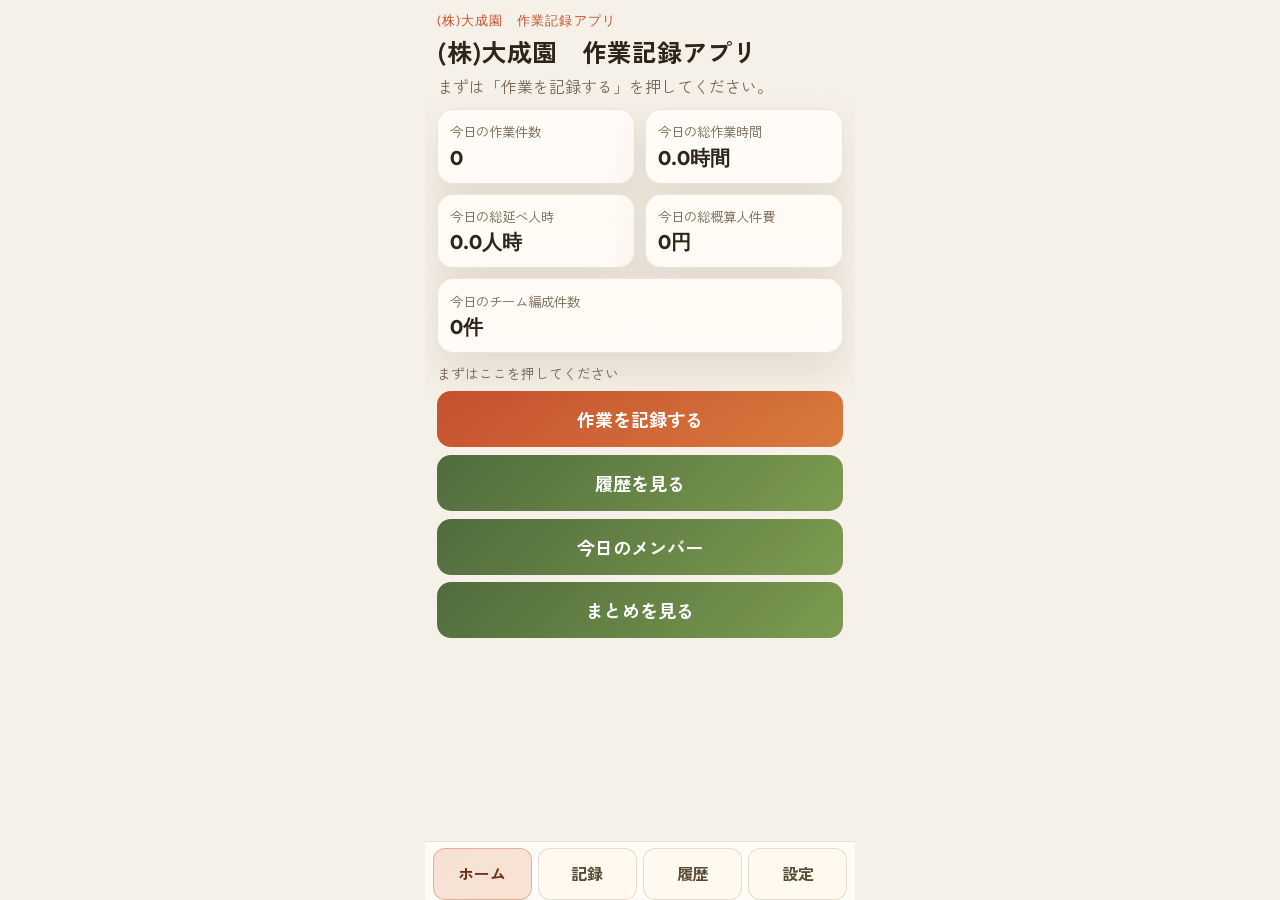
==== commit 0e85ebe1: "スマホ画面のボタン切替を修正" ====
--- a/index.html
+++ b/index.html
@@ -53,16 +53,16 @@
       <section class="home-shortcuts" aria-label="よく使うメニュー">
         <p class="home-shortcuts__title">まずはここを押してください</p>
         <div class="home-shortcuts__grid">
-          <button type="button" class="button button--save home-shortcut-button" id="shortcutRecordFormButton">作業を記録する</button>
-          <button type="button" class="button button--view home-shortcut-button" id="shortcutDailyReportButton">履歴を見る</button>
-          <button type="button" class="button button--view home-shortcut-button" id="shortcutTeamPlanButton">今日のメンバー</button>
-          <button type="button" class="button button--view home-shortcut-button" id="shortcutAnnualReportButton">まとめを見る</button>
+          <button type="button" class="button button--save home-shortcut-button" id="shortcutRecordFormButton" data-view-target="record">作業を記録する</button>
+          <button type="button" class="button button--view home-shortcut-button" id="shortcutDailyReportButton" data-view-target="records">履歴を見る</button>
+          <button type="button" class="button button--view home-shortcut-button" id="shortcutTeamPlanButton" data-view-target="team">今日のメンバー</button>
+          <button type="button" class="button button--view home-shortcut-button" id="shortcutAnnualReportButton" data-view-target="summary">まとめを見る</button>
         </div>
       </section>
     </header>
 
     <main class="layout">
-      <section class="panel form-panel" id="recordFormPanel" data-mobile-tab-panel="true">
+      <section class="panel form-panel" id="recordFormPanel" data-mobile-tab-panel="true" hidden>
         <div class="panel__header">
           <div>
             <p class="panel__eyebrow">記録</p>
@@ -109,6 +109,14 @@
           <div class="required-label">
             作業内容
             <div class="task-type-picker" id="taskTypePicker" role="group" aria-label="作業内容を複数選択">
+              <input
+                type="search"
+                id="taskTypeSearch"
+                class="task-type-search"
+                placeholder="作業項目を検索（例: 剪定 / 施）"
+                autocomplete="off"
+                inputmode="search"
+              >
               <p class="form-hint task-type-summary" id="taskTypeSummary">1つ以上選択してください。</p>
               <div class="task-type-list" id="taskTypeList"></div>
               <div class="task-type-actions">
@@ -119,11 +127,6 @@
           </div>
 
           <div class="form-row">
-            <label>
-              作業時間
-              <input type="number" id="workHours" min="0" max="24" step="0.25" placeholder="例: 2.5">
-            </label>
-
             <label>
               現在気温（℃）
               <input type="number" id="temperatureC" min="-30" max="60" step="0.1" inputmode="decimal" placeholder="例: 18">
@@ -202,22 +205,45 @@
               </div>
               <p class="worker-picker__hint" id="workerPickerHint">先にグループを選択してください。</p>
               <div id="workerSelectionList" class="worker-selection-list" aria-live="polite"></div>
-            </div>
-          </div>
-
-          <div class="form-row">
-            <label>
-              開始時刻
-              <input type="time" id="startTime">
-            </label>
-
-            <label>
-              終了時刻
-              <input type="time" id="endTime">
-            </label>
-          </div>
-
-          <p class="form-hint" id="timeHint">開始時刻と終了時刻を入れると、休憩時間を差し引いた実働時間を自動計算します。</p>
+              <button type="button" class="button button--settings button--small" id="applyCommonTimeToWorkersButton">全員に共通勤務時間を反映</button>
+              <div id="workerTimeDetailList" class="worker-time-detail-list" aria-live="polite"></div>
+            </div>
+          </div>
+
+          <section class="record-subsection worktime-subsection">
+            <h3 class="record-subsection__title">勤務時間</h3>
+            <div class="form-row form-row--triple">
+              <label>
+                開始時刻
+                <input type="time" id="startTime">
+              </label>
+
+              <label>
+                終了時刻
+                <input type="time" id="endTime">
+              </label>
+
+              <label>
+                カウントしない時間（分）
+                <input type="number" id="breakMinutes" min="0" max="600" step="15" inputmode="numeric" placeholder="例: 90">
+              </label>
+            </div>
+            <div class="form-row form-row--triple">
+              <label>
+                自動計算された労働時間（時間）
+                <input type="number" id="calculatedWorkHours" readonly tabindex="-1" min="0" step="0.25" placeholder="自動計算">
+              </label>
+              <label>
+                労働時間を手入力で上書き（任意）
+                <input type="number" id="workHours" min="0" max="24" step="0.25" inputmode="decimal" placeholder="例: 8.0">
+              </label>
+              <div class="worktime-standard-actions">
+                <button type="button" class="button button--view" id="applyStandardWorkTimeButton">標準時間を入れる</button>
+              </div>
+            </div>
+            <p class="form-hint">標準勤務: 7:30〜11:30 / 13:00〜17:00（控除 90分）= 実労働 8.0時間</p>
+            <p class="form-hint" id="timeHint">開始・終了・控除分から実労働時間を自動計算します。必要なら手入力で上書きできます。</p>
+          </section>
 
           <section class="record-subsection">
             <h3 class="record-subsection__title">現場確認（手入力）</h3>
@@ -303,7 +329,7 @@
       </section>
 
       <div class="content-stack">
-        <section class="panel team-panel" id="teamPlanPanel" data-mobile-tab-panel="true">
+        <section class="panel team-panel" id="teamPlanPanel" data-mobile-tab-panel="true" hidden>
           <div class="panel__header">
             <div>
               <p class="panel__eyebrow">メンバー</p>
@@ -384,7 +410,7 @@
           <div id="teamPlanList" class="master-list"></div>
         </section>
 
-        <section class="panel list-panel" id="recordListPanel" data-mobile-tab-panel="true">
+        <section class="panel list-panel" id="recordListPanel" data-mobile-tab-panel="true" hidden>
           <div class="panel__header">
             <div>
               <p class="panel__eyebrow">履歴を見る</p>
@@ -448,7 +474,7 @@
           <div id="recordList" class="record-list" aria-live="polite"></div>
         </section>
 
-        <section class="panel analytics-panel" id="analyticsPanel" data-mobile-tab-panel="true">
+        <section class="panel analytics-panel" id="analyticsPanel" data-mobile-tab-panel="true" hidden>
           <div class="summary-page-nav" id="summaryPageNav" hidden>
             <button type="button" class="button button--settings button--small" data-summary-nav="top">まとめトップへ戻る</button>
             <button type="button" class="button button--settings button--small" data-summary-nav="home">ホームへ戻る</button>
@@ -532,6 +558,7 @@
               <button class="button button--view" id="payrollRefreshButton" type="button">給与集計を更新</button>
               <button class="button button--save" id="payrollExportButton" type="button">給与一覧をCSV出力</button>
               <button class="button button--view" id="payrollPrintButton" type="button">給与一覧を印刷</button>
+              <button class="button button--save" id="payrollPdfButton" type="button">給与一覧をPDF保存</button>
             </div>
 
             <div class="payroll-custom-range" id="payrollCustomRange" hidden>
@@ -924,7 +951,7 @@
           </div>
         </section>
 
-        <section class="panel master-panel" id="masterPanel" data-mobile-tab-panel="true" data-settings-panel="master">
+        <section class="panel master-panel" id="masterPanel" data-mobile-tab-panel="true" data-settings-panel="master" hidden>
           <div class="panel__header">
             <div>
               <p class="panel__eyebrow">設定</p>
@@ -1426,10 +1453,10 @@
     </main>
 
     <nav class="bottom-nav" id="bottomNav" aria-label="画面切替">
-      <button type="button" class="bottom-nav__button is-active" data-app-view="home" aria-current="page">ホーム</button>
-      <button type="button" class="bottom-nav__button" data-app-view="record">記録</button>
-      <button type="button" class="bottom-nav__button" data-app-view="records">履歴</button>
-      <button type="button" class="bottom-nav__button" data-app-view="settings">設定</button>
+      <button type="button" class="bottom-nav__button is-active" data-app-view="home" data-view-target="home" aria-current="page">ホーム</button>
+      <button type="button" class="bottom-nav__button" data-app-view="record" data-view-target="record">記録</button>
+      <button type="button" class="bottom-nav__button" data-app-view="records" data-view-target="records">履歴</button>
+      <button type="button" class="bottom-nav__button" data-app-view="settings" data-view-target="settings">設定</button>
     </nav>
   </div>
 
--- a/style.css
+++ b/style.css
@@ -289,6 +289,11 @@
   display: none !important;
 }
 
+.is-hidden,
+[hidden] {
+  display: none !important;
+}
+
 .layout {
   grid-template-columns: 1fr;
   align-items: start;
@@ -470,7 +475,35 @@
   margin: 0;
 }
 
+.task-type-search {
+  min-height: 56px;
+  font-size: 17px;
+  padding: 0.82rem 0.92rem;
+}
+
 .task-type-list {
+  display: grid;
+  grid-template-columns: 1fr;
+  gap: 0.65rem;
+}
+
+.task-type-group {
+  display: grid;
+  gap: 0.5rem;
+  padding: 0.62rem;
+  border-radius: 12px;
+  border: 1px solid rgba(96, 68, 38, 0.1);
+  background: rgba(255, 255, 255, 0.42);
+}
+
+.task-type-group__title {
+  margin: 0;
+  color: #5a3e20;
+  font-size: 0.88rem;
+  font-weight: 700;
+}
+
+.task-type-group__items {
   display: grid;
   grid-template-columns: repeat(2, minmax(0, 1fr));
   gap: 0.5rem;
@@ -480,11 +513,21 @@
   display: flex;
   align-items: center;
   gap: 0.52rem;
-  min-height: 48px;
+  min-height: 56px;
   padding: 0.55rem 0.65rem;
   border-radius: 12px;
-  border: 1px solid rgba(96, 68, 38, 0.12);
-  background: rgba(255, 255, 255, 0.76);
+  border: 1px solid rgba(96, 68, 38, 0.16);
+  background: rgba(255, 255, 255, 0.86);
+  transition: border-color 0.2s ease, box-shadow 0.2s ease, transform 0.2s ease;
+}
+
+.task-type-item.is-selected {
+  border-color: rgba(198, 82, 47, 0.55);
+  box-shadow: 0 0 0 2px rgba(198, 82, 47, 0.14);
+}
+
+.task-type-item:hover {
+  border-color: rgba(198, 82, 47, 0.38);
 }
 
 .task-type-item input {
@@ -492,12 +535,13 @@
   min-height: auto;
   margin: 0;
   padding: 0;
+  accent-color: #c6522f;
 }
 
 .task-type-item span {
   color: var(--text);
-  font-size: 0.92rem;
-  line-height: 1.4;
+  font-size: 0.96rem;
+  line-height: 1.35;
 }
 
 .task-type-actions {
@@ -525,6 +569,24 @@
   margin: 0;
   font-size: 0.98rem;
   color: #5a3e20;
+}
+
+.worktime-subsection {
+  gap: 0.7rem;
+}
+
+.worktime-subsection input[readonly] {
+  background: rgba(240, 236, 228, 0.95);
+  color: #4a3d2f;
+}
+
+.worktime-standard-actions {
+  display: grid;
+  align-content: end;
+}
+
+.worktime-standard-actions .button {
+  width: 100%;
 }
 
 .weather-fetch-field {
@@ -652,6 +714,38 @@
 }
 
 .worker-selection-item__body span {
+  color: var(--muted);
+  font-size: 0.84rem;
+}
+
+.worker-time-detail-list {
+  display: grid;
+  gap: 0.6rem;
+}
+
+.worker-time-detail-card {
+  display: grid;
+  gap: 0.5rem;
+  padding: 0.75rem;
+  border-radius: 12px;
+  background: rgba(255, 255, 255, 0.86);
+  border: 1px solid rgba(96, 68, 38, 0.12);
+}
+
+.worker-time-detail-card__header {
+  display: flex;
+  align-items: center;
+  justify-content: space-between;
+  gap: 0.65rem;
+  color: #5a4936;
+}
+
+.worker-time-detail-card__header strong {
+  color: var(--text);
+}
+
+.worker-time-detail-card__calc {
+  margin: 0;
   color: var(--muted);
   font-size: 0.84rem;
 }
@@ -1181,6 +1275,110 @@
 }
 
 .payroll-detail-grid strong {
+  color: var(--accent-dark);
+}
+
+.payroll-day-list {
+  display: grid;
+  gap: 0.58rem;
+}
+
+.payroll-day-section-title {
+  margin: 0.12rem 0 0;
+  font-size: 0.92rem;
+  color: #5a3e20;
+}
+
+.payroll-day-card {
+  border-radius: 12px;
+  border: 1px solid rgba(96, 68, 38, 0.12);
+  background: rgba(255, 255, 255, 0.72);
+  padding: 0.6rem;
+  display: grid;
+  gap: 0.45rem;
+}
+
+.payroll-day-card__header {
+  display: flex;
+  align-items: center;
+  justify-content: space-between;
+  gap: 0.55rem;
+}
+
+.payroll-day-card__header h5 {
+  margin: 0;
+  font-size: 0.92rem;
+  line-height: 1.35;
+}
+
+.payroll-day-card__header strong {
+  color: var(--accent-dark);
+  font-size: 1rem;
+}
+
+.payroll-day-card__grid {
+  display: grid;
+  grid-template-columns: repeat(2, minmax(0, 1fr));
+  gap: 0.42rem 0.55rem;
+}
+
+.payroll-day-card__grid > div {
+  border-radius: 10px;
+  border: 1px solid rgba(96, 68, 38, 0.08);
+  background: rgba(255, 250, 241, 0.6);
+  padding: 0.45rem 0.52rem;
+  display: grid;
+  gap: 0.16rem;
+}
+
+.payroll-day-card__grid span {
+  font-size: 0.77rem;
+  color: var(--muted);
+}
+
+.payroll-day-card__grid strong {
+  font-size: 0.9rem;
+  color: var(--accent-dark);
+  line-height: 1.35;
+}
+
+.payroll-total-summary {
+  border-radius: 12px;
+  border: 1px solid rgba(96, 68, 38, 0.12);
+  background: rgba(255, 255, 255, 0.72);
+  padding: 0.62rem;
+  display: grid;
+  gap: 0.48rem;
+}
+
+.payroll-total-summary h5 {
+  margin: 0;
+  font-size: 0.9rem;
+  color: #5a3e20;
+}
+
+.payroll-total-summary__grid {
+  display: grid;
+  grid-template-columns: repeat(2, minmax(0, 1fr));
+  gap: 0.4rem 0.5rem;
+}
+
+.payroll-total-summary__grid > div {
+  border-radius: 10px;
+  border: 1px solid rgba(96, 68, 38, 0.08);
+  background: rgba(255, 250, 241, 0.6);
+  padding: 0.42rem 0.5rem;
+  display: grid;
+  gap: 0.14rem;
+}
+
+.payroll-total-summary__grid span {
+  font-size: 0.76rem;
+  color: var(--muted);
+}
+
+.payroll-total-summary__grid strong {
+  font-size: 0.9rem;
   color: var(--accent-dark);
 }
 
@@ -2000,6 +2198,8 @@
   .payroll-summary-cards,
   .payroll-row__metrics,
   .payroll-detail-grid,
+  .payroll-day-card__grid,
+  .payroll-total-summary__grid,
   .payroll-adjustment-row,
   .task-report-card__summary,
   .comparison-row__metrics,
@@ -2073,7 +2273,7 @@
     width: 100%;
   }
 
-  .task-type-list {
+  .task-type-group__items {
     grid-template-columns: 1fr;
   }
 
@@ -2084,6 +2284,11 @@
   .task-type-actions .button {
     width: 100%;
     min-height: 52px;
+    font-size: 16px;
+  }
+
+  .task-type-search {
+    min-height: 56px;
     font-size: 16px;
   }
 
@@ -2143,6 +2348,7 @@
   .payroll-summary-cards,
   .payroll-row__metrics,
   .payroll-detail-grid,
+  .payroll-day-card__grid,
   .payroll-adjustment-row,
   .worktime-tab-switch,
   .worktime-period-switch,
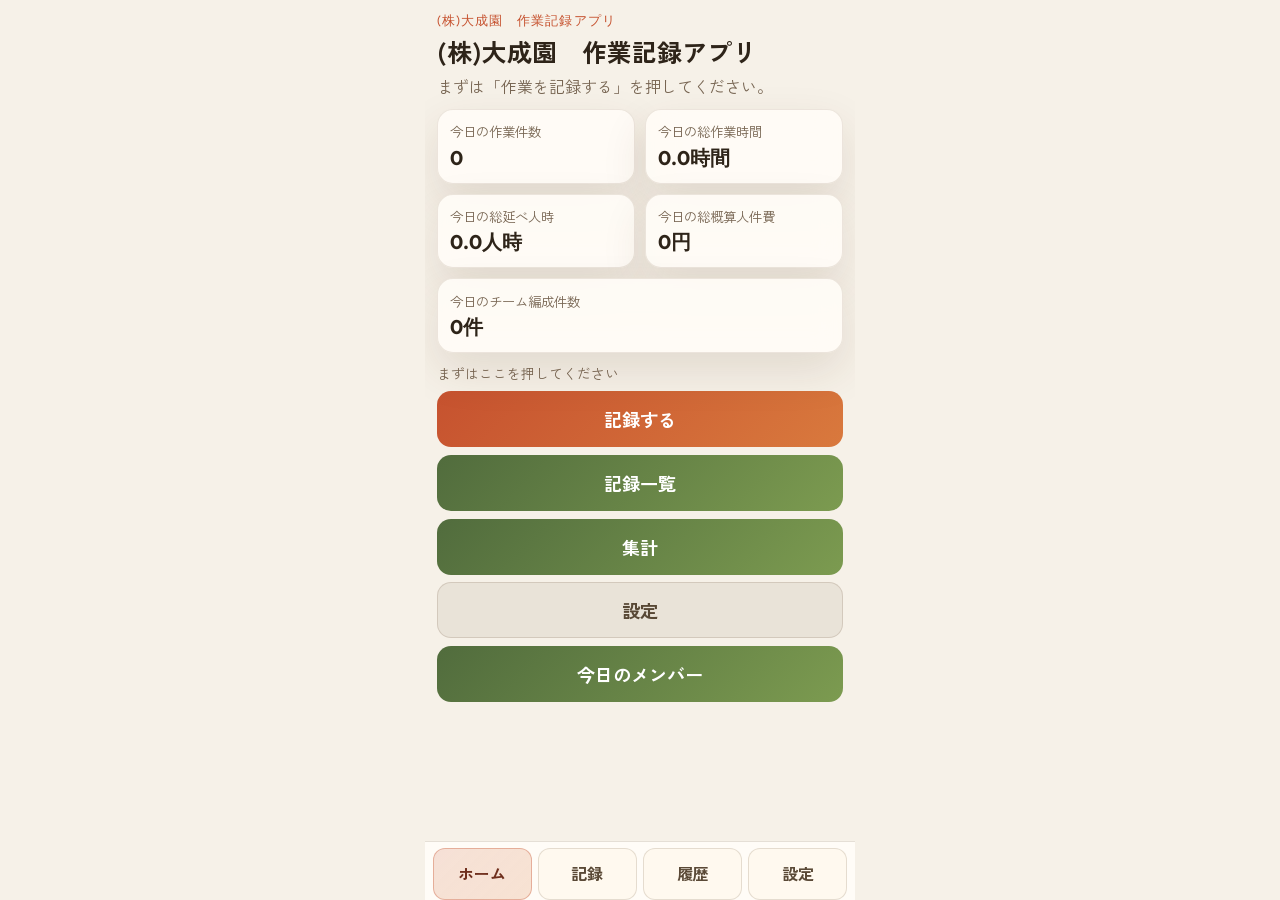
==== commit 0048db26: "キャッシュ更新とトップメニュー表示を調整" ====
--- a/index.html
+++ b/index.html
@@ -14,7 +14,7 @@
   <link rel="preconnect" href="https://fonts.googleapis.com">
   <link rel="preconnect" href="https://fonts.gstatic.com" crossorigin>
   <link href="https://fonts.googleapis.com/css2?family=Zen+Kaku+Gothic+New:wght@400;500;700&family=Outfit:wght@500;700&display=swap" rel="stylesheet">
-  <link rel="stylesheet" href="style.css">
+  <link rel="stylesheet" href="style.css?v=20260501-2">
 </head>
 <body>
   <div id="app" class="page-shell">
@@ -53,10 +53,11 @@
       <section class="home-shortcuts" aria-label="よく使うメニュー">
         <p class="home-shortcuts__title">まずはここを押してください</p>
         <div class="home-shortcuts__grid">
-          <button type="button" class="button button--save home-shortcut-button" id="shortcutRecordFormButton" data-view-target="record">作業を記録する</button>
-          <button type="button" class="button button--view home-shortcut-button" id="shortcutDailyReportButton" data-view-target="records">履歴を見る</button>
+          <button type="button" class="button button--save home-shortcut-button" id="shortcutRecordFormButton" data-view-target="record">記録する</button>
+          <button type="button" class="button button--view home-shortcut-button" id="shortcutDailyReportButton" data-view-target="records">記録一覧</button>
+          <button type="button" class="button button--view home-shortcut-button" id="shortcutAnnualReportButton" data-view-target="summary">集計</button>
+          <button type="button" class="button button--settings home-shortcut-button" data-view-target="settings">設定</button>
           <button type="button" class="button button--view home-shortcut-button" id="shortcutTeamPlanButton" data-view-target="team">今日のメンバー</button>
-          <button type="button" class="button button--view home-shortcut-button" id="shortcutAnnualReportButton" data-view-target="summary">まとめを見る</button>
         </div>
       </section>
     </header>
@@ -1568,6 +1569,6 @@
     </article>
   </template>
 
-  <script src="app.js"></script>
+  <script src="app.js?v=20260501-2"></script>
 </body>
 </html>
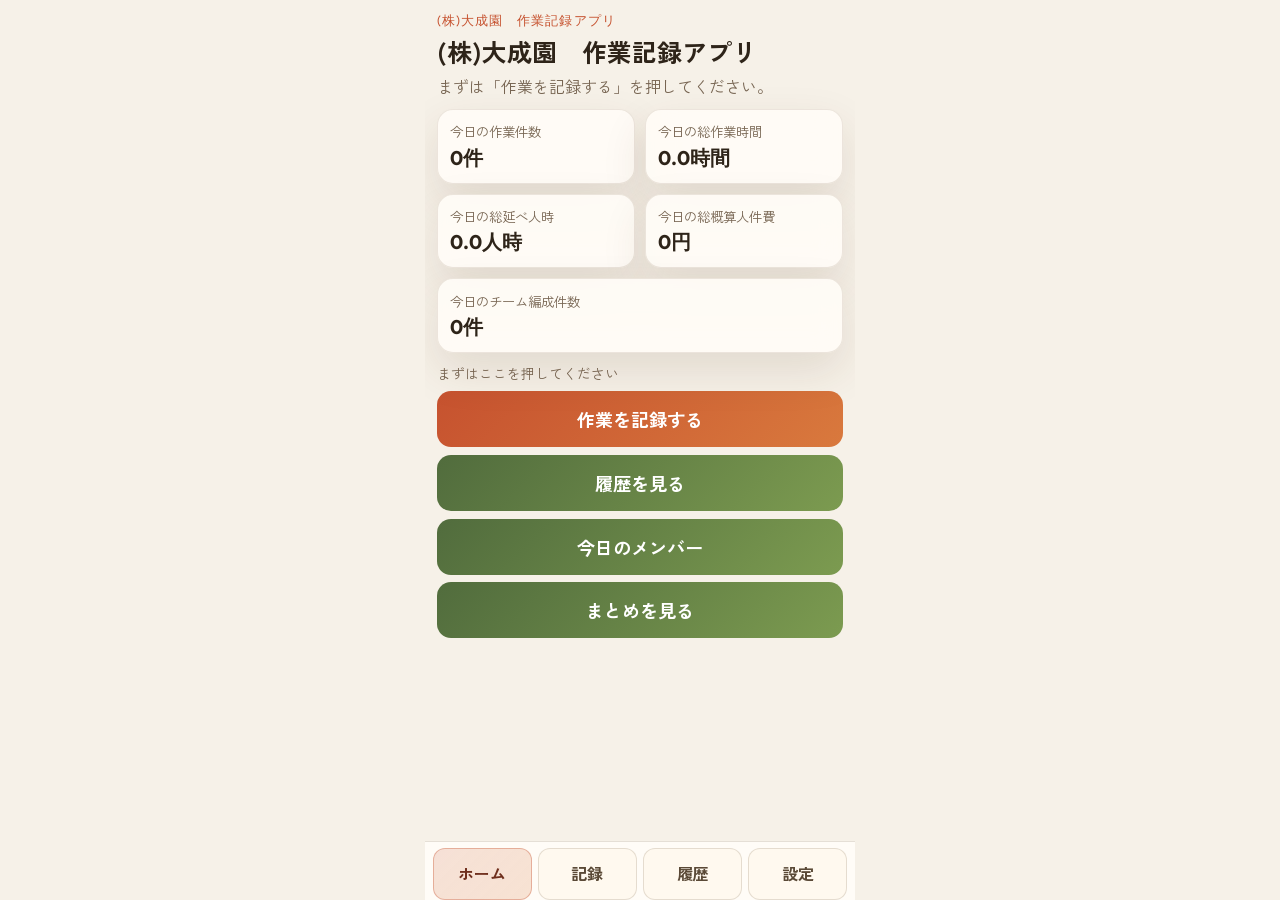
==== commit 2d17ad17: "正常動作していた状態へ復元" ====
--- a/index.html
+++ b/index.html
@@ -14,7 +14,7 @@
   <link rel="preconnect" href="https://fonts.googleapis.com">
   <link rel="preconnect" href="https://fonts.gstatic.com" crossorigin>
   <link href="https://fonts.googleapis.com/css2?family=Zen+Kaku+Gothic+New:wght@400;500;700&family=Outfit:wght@500;700&display=swap" rel="stylesheet">
-  <link rel="stylesheet" href="style.css?v=20260501-2">
+  <link rel="stylesheet" href="style.css">
 </head>
 <body>
   <div id="app" class="page-shell">
@@ -53,17 +53,16 @@
       <section class="home-shortcuts" aria-label="よく使うメニュー">
         <p class="home-shortcuts__title">まずはここを押してください</p>
         <div class="home-shortcuts__grid">
-          <button type="button" class="button button--save home-shortcut-button" id="shortcutRecordFormButton" data-view-target="record">記録する</button>
-          <button type="button" class="button button--view home-shortcut-button" id="shortcutDailyReportButton" data-view-target="records">記録一覧</button>
-          <button type="button" class="button button--view home-shortcut-button" id="shortcutAnnualReportButton" data-view-target="summary">集計</button>
-          <button type="button" class="button button--settings home-shortcut-button" data-view-target="settings">設定</button>
-          <button type="button" class="button button--view home-shortcut-button" id="shortcutTeamPlanButton" data-view-target="team">今日のメンバー</button>
+          <button type="button" class="button button--save home-shortcut-button" id="shortcutRecordFormButton">作業を記録する</button>
+          <button type="button" class="button button--view home-shortcut-button" id="shortcutDailyReportButton">履歴を見る</button>
+          <button type="button" class="button button--view home-shortcut-button" id="shortcutTeamPlanButton">今日のメンバー</button>
+          <button type="button" class="button button--view home-shortcut-button" id="shortcutAnnualReportButton">まとめを見る</button>
         </div>
       </section>
     </header>
 
     <main class="layout">
-      <section class="panel form-panel" id="recordFormPanel" data-mobile-tab-panel="true" hidden>
+      <section class="panel form-panel" id="recordFormPanel" data-mobile-tab-panel="true">
         <div class="panel__header">
           <div>
             <p class="panel__eyebrow">記録</p>
@@ -330,7 +329,7 @@
       </section>
 
       <div class="content-stack">
-        <section class="panel team-panel" id="teamPlanPanel" data-mobile-tab-panel="true" hidden>
+        <section class="panel team-panel" id="teamPlanPanel" data-mobile-tab-panel="true">
           <div class="panel__header">
             <div>
               <p class="panel__eyebrow">メンバー</p>
@@ -411,7 +410,7 @@
           <div id="teamPlanList" class="master-list"></div>
         </section>
 
-        <section class="panel list-panel" id="recordListPanel" data-mobile-tab-panel="true" hidden>
+        <section class="panel list-panel" id="recordListPanel" data-mobile-tab-panel="true">
           <div class="panel__header">
             <div>
               <p class="panel__eyebrow">履歴を見る</p>
@@ -475,7 +474,7 @@
           <div id="recordList" class="record-list" aria-live="polite"></div>
         </section>
 
-        <section class="panel analytics-panel" id="analyticsPanel" data-mobile-tab-panel="true" hidden>
+        <section class="panel analytics-panel" id="analyticsPanel" data-mobile-tab-panel="true">
           <div class="summary-page-nav" id="summaryPageNav" hidden>
             <button type="button" class="button button--settings button--small" data-summary-nav="top">まとめトップへ戻る</button>
             <button type="button" class="button button--settings button--small" data-summary-nav="home">ホームへ戻る</button>
@@ -559,7 +558,6 @@
               <button class="button button--view" id="payrollRefreshButton" type="button">給与集計を更新</button>
               <button class="button button--save" id="payrollExportButton" type="button">給与一覧をCSV出力</button>
               <button class="button button--view" id="payrollPrintButton" type="button">給与一覧を印刷</button>
-              <button class="button button--save" id="payrollPdfButton" type="button">給与一覧をPDF保存</button>
             </div>
 
             <div class="payroll-custom-range" id="payrollCustomRange" hidden>
@@ -952,7 +950,7 @@
           </div>
         </section>
 
-        <section class="panel master-panel" id="masterPanel" data-mobile-tab-panel="true" data-settings-panel="master" hidden>
+        <section class="panel master-panel" id="masterPanel" data-mobile-tab-panel="true" data-settings-panel="master">
           <div class="panel__header">
             <div>
               <p class="panel__eyebrow">設定</p>
@@ -1454,10 +1452,10 @@
     </main>
 
     <nav class="bottom-nav" id="bottomNav" aria-label="画面切替">
-      <button type="button" class="bottom-nav__button is-active" data-app-view="home" data-view-target="home" aria-current="page">ホーム</button>
-      <button type="button" class="bottom-nav__button" data-app-view="record" data-view-target="record">記録</button>
-      <button type="button" class="bottom-nav__button" data-app-view="records" data-view-target="records">履歴</button>
-      <button type="button" class="bottom-nav__button" data-app-view="settings" data-view-target="settings">設定</button>
+      <button type="button" class="bottom-nav__button is-active" data-app-view="home" aria-current="page">ホーム</button>
+      <button type="button" class="bottom-nav__button" data-app-view="record">記録</button>
+      <button type="button" class="bottom-nav__button" data-app-view="records">履歴</button>
+      <button type="button" class="bottom-nav__button" data-app-view="settings">設定</button>
     </nav>
   </div>
 
@@ -1569,6 +1567,6 @@
     </article>
   </template>
 
-  <script src="app.js?v=20260501-2"></script>
+  <script src="app.js"></script>
 </body>
 </html>
--- a/style.css
+++ b/style.css
@@ -289,11 +289,6 @@
   display: none !important;
 }
 
-.is-hidden,
-[hidden] {
-  display: none !important;
-}
-
 .layout {
   grid-template-columns: 1fr;
   align-items: start;
@@ -1275,110 +1270,6 @@
 }
 
 .payroll-detail-grid strong {
-  color: var(--accent-dark);
-}
-
-.payroll-day-list {
-  display: grid;
-  gap: 0.58rem;
-}
-
-.payroll-day-section-title {
-  margin: 0.12rem 0 0;
-  font-size: 0.92rem;
-  color: #5a3e20;
-}
-
-.payroll-day-card {
-  border-radius: 12px;
-  border: 1px solid rgba(96, 68, 38, 0.12);
-  background: rgba(255, 255, 255, 0.72);
-  padding: 0.6rem;
-  display: grid;
-  gap: 0.45rem;
-}
-
-.payroll-day-card__header {
-  display: flex;
-  align-items: center;
-  justify-content: space-between;
-  gap: 0.55rem;
-}
-
-.payroll-day-card__header h5 {
-  margin: 0;
-  font-size: 0.92rem;
-  line-height: 1.35;
-}
-
-.payroll-day-card__header strong {
-  color: var(--accent-dark);
-  font-size: 1rem;
-}
-
-.payroll-day-card__grid {
-  display: grid;
-  grid-template-columns: repeat(2, minmax(0, 1fr));
-  gap: 0.42rem 0.55rem;
-}
-
-.payroll-day-card__grid > div {
-  border-radius: 10px;
-  border: 1px solid rgba(96, 68, 38, 0.08);
-  background: rgba(255, 250, 241, 0.6);
-  padding: 0.45rem 0.52rem;
-  display: grid;
-  gap: 0.16rem;
-}
-
-.payroll-day-card__grid span {
-  font-size: 0.77rem;
-  color: var(--muted);
-}
-
-.payroll-day-card__grid strong {
-  font-size: 0.9rem;
-  color: var(--accent-dark);
-  line-height: 1.35;
-}
-
-.payroll-total-summary {
-  border-radius: 12px;
-  border: 1px solid rgba(96, 68, 38, 0.12);
-  background: rgba(255, 255, 255, 0.72);
-  padding: 0.62rem;
-  display: grid;
-  gap: 0.48rem;
-}
-
-.payroll-total-summary h5 {
-  margin: 0;
-  font-size: 0.9rem;
-  color: #5a3e20;
-}
-
-.payroll-total-summary__grid {
-  display: grid;
-  grid-template-columns: repeat(2, minmax(0, 1fr));
-  gap: 0.4rem 0.5rem;
-}
-
-.payroll-total-summary__grid > div {
-  border-radius: 10px;
-  border: 1px solid rgba(96, 68, 38, 0.08);
-  background: rgba(255, 250, 241, 0.6);
-  padding: 0.42rem 0.5rem;
-  display: grid;
-  gap: 0.14rem;
-}
-
-.payroll-total-summary__grid span {
-  font-size: 0.76rem;
-  color: var(--muted);
-}
-
-.payroll-total-summary__grid strong {
-  font-size: 0.9rem;
   color: var(--accent-dark);
 }
 
@@ -2198,8 +2089,6 @@
   .payroll-summary-cards,
   .payroll-row__metrics,
   .payroll-detail-grid,
-  .payroll-day-card__grid,
-  .payroll-total-summary__grid,
   .payroll-adjustment-row,
   .task-report-card__summary,
   .comparison-row__metrics,
@@ -2348,7 +2237,6 @@
   .payroll-summary-cards,
   .payroll-row__metrics,
   .payroll-detail-grid,
-  .payroll-day-card__grid,
   .payroll-adjustment-row,
   .worktime-tab-switch,
   .worktime-period-switch,
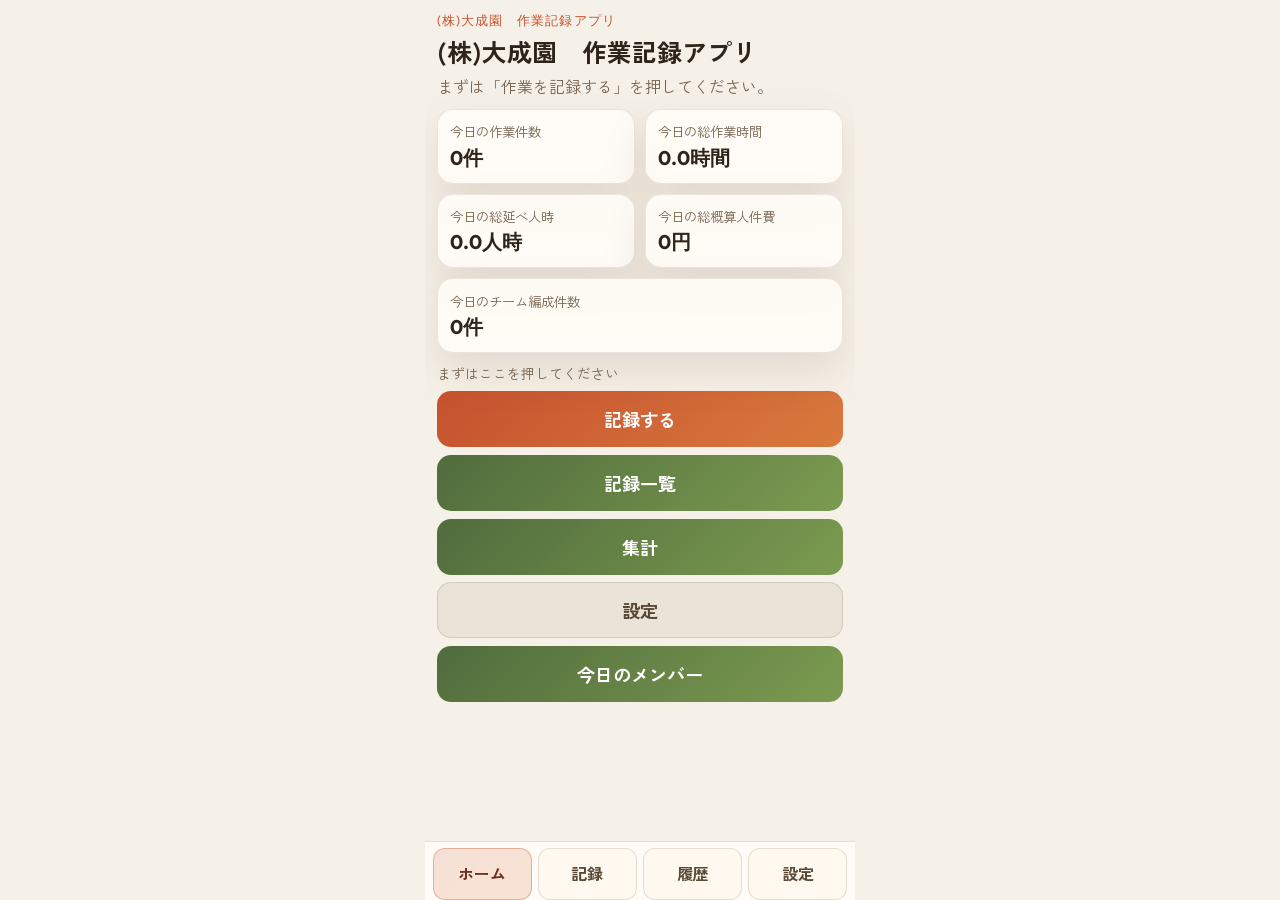
==== commit 5a12cec8: "ブランチで修正" ====
--- a/index.html
+++ b/index.html
@@ -14,7 +14,7 @@
   <link rel="preconnect" href="https://fonts.googleapis.com">
   <link rel="preconnect" href="https://fonts.gstatic.com" crossorigin>
   <link href="https://fonts.googleapis.com/css2?family=Zen+Kaku+Gothic+New:wght@400;500;700&family=Outfit:wght@500;700&display=swap" rel="stylesheet">
-  <link rel="stylesheet" href="style.css">
+  <link rel="stylesheet" href="style.css?v=home-screen-20260501">
 </head>
 <body>
   <div id="app" class="page-shell">
@@ -53,16 +53,17 @@
       <section class="home-shortcuts" aria-label="よく使うメニュー">
         <p class="home-shortcuts__title">まずはここを押してください</p>
         <div class="home-shortcuts__grid">
-          <button type="button" class="button button--save home-shortcut-button" id="shortcutRecordFormButton">作業を記録する</button>
-          <button type="button" class="button button--view home-shortcut-button" id="shortcutDailyReportButton">履歴を見る</button>
-          <button type="button" class="button button--view home-shortcut-button" id="shortcutTeamPlanButton">今日のメンバー</button>
-          <button type="button" class="button button--view home-shortcut-button" id="shortcutAnnualReportButton">まとめを見る</button>
+          <button type="button" class="button button--save home-shortcut-button" id="shortcutRecordFormButton" data-view-target="record">記録する</button>
+          <button type="button" class="button button--view home-shortcut-button" id="shortcutDailyReportButton" data-view-target="records">記録一覧</button>
+          <button type="button" class="button button--view home-shortcut-button" id="shortcutAnnualReportButton" data-view-target="summary">集計</button>
+          <button type="button" class="button button--settings home-shortcut-button" data-view-target="settings">設定</button>
+          <button type="button" class="button button--view home-shortcut-button" id="shortcutTeamPlanButton" data-view-target="team">今日のメンバー</button>
         </div>
       </section>
     </header>
 
     <main class="layout">
-      <section class="panel form-panel" id="recordFormPanel" data-mobile-tab-panel="true">
+      <section class="panel form-panel" id="recordFormPanel" data-mobile-tab-panel="true" hidden>
         <div class="panel__header">
           <div>
             <p class="panel__eyebrow">記録</p>
@@ -329,7 +330,7 @@
       </section>
 
       <div class="content-stack">
-        <section class="panel team-panel" id="teamPlanPanel" data-mobile-tab-panel="true">
+        <section class="panel team-panel" id="teamPlanPanel" data-mobile-tab-panel="true" hidden>
           <div class="panel__header">
             <div>
               <p class="panel__eyebrow">メンバー</p>
@@ -410,7 +411,7 @@
           <div id="teamPlanList" class="master-list"></div>
         </section>
 
-        <section class="panel list-panel" id="recordListPanel" data-mobile-tab-panel="true">
+        <section class="panel list-panel" id="recordListPanel" data-mobile-tab-panel="true" hidden>
           <div class="panel__header">
             <div>
               <p class="panel__eyebrow">履歴を見る</p>
@@ -474,7 +475,7 @@
           <div id="recordList" class="record-list" aria-live="polite"></div>
         </section>
 
-        <section class="panel analytics-panel" id="analyticsPanel" data-mobile-tab-panel="true">
+        <section class="panel analytics-panel" id="analyticsPanel" data-mobile-tab-panel="true" hidden>
           <div class="summary-page-nav" id="summaryPageNav" hidden>
             <button type="button" class="button button--settings button--small" data-summary-nav="top">まとめトップへ戻る</button>
             <button type="button" class="button button--settings button--small" data-summary-nav="home">ホームへ戻る</button>
@@ -950,7 +951,7 @@
           </div>
         </section>
 
-        <section class="panel master-panel" id="masterPanel" data-mobile-tab-panel="true" data-settings-panel="master">
+        <section class="panel master-panel" id="masterPanel" data-mobile-tab-panel="true" data-settings-panel="master" hidden>
           <div class="panel__header">
             <div>
               <p class="panel__eyebrow">設定</p>
@@ -1452,10 +1453,10 @@
     </main>
 
     <nav class="bottom-nav" id="bottomNav" aria-label="画面切替">
-      <button type="button" class="bottom-nav__button is-active" data-app-view="home" aria-current="page">ホーム</button>
-      <button type="button" class="bottom-nav__button" data-app-view="record">記録</button>
-      <button type="button" class="bottom-nav__button" data-app-view="records">履歴</button>
-      <button type="button" class="bottom-nav__button" data-app-view="settings">設定</button>
+      <button type="button" class="bottom-nav__button is-active" data-app-view="home" data-view-target="home" aria-current="page">ホーム</button>
+      <button type="button" class="bottom-nav__button" data-app-view="record" data-view-target="record">記録</button>
+      <button type="button" class="bottom-nav__button" data-app-view="records" data-view-target="records">履歴</button>
+      <button type="button" class="bottom-nav__button" data-app-view="settings" data-view-target="settings">設定</button>
     </nav>
   </div>
 
@@ -1567,6 +1568,6 @@
     </article>
   </template>
 
-  <script src="app.js"></script>
+  <script src="app.js?v=home-screen-20260501"></script>
 </body>
 </html>
--- a/style.css
+++ b/style.css
@@ -286,6 +286,11 @@
 }
 
 [data-mobile-tab-panel][hidden] {
+  display: none !important;
+}
+
+.is-hidden,
+[hidden] {
   display: none !important;
 }
 
